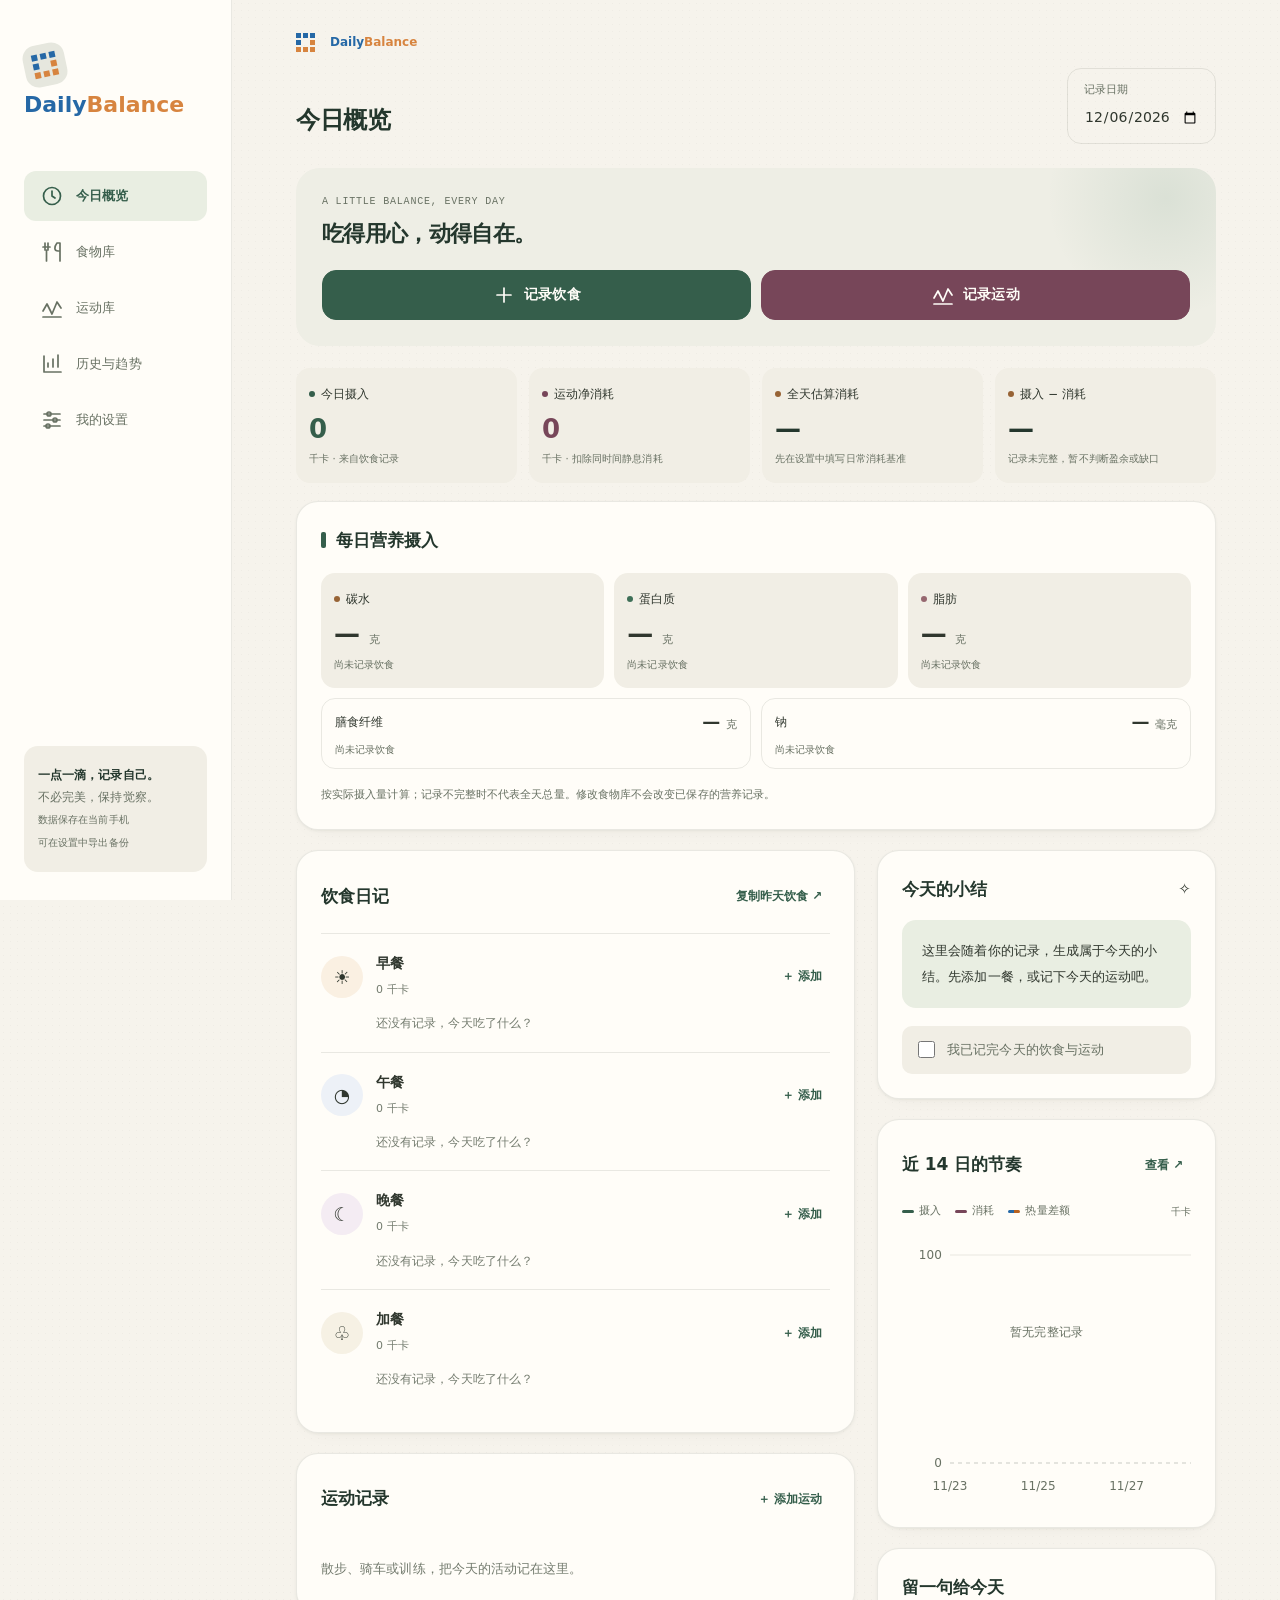
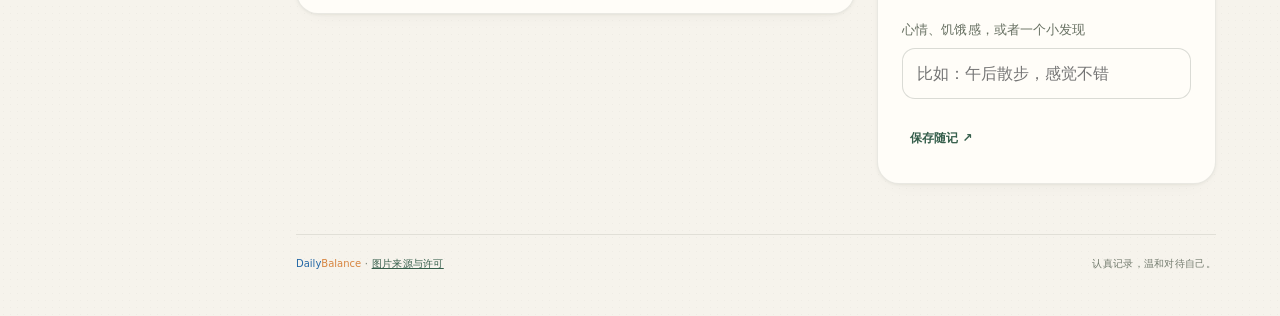
==== web/index.html @ 0807d6b9 "Import DailyBalance web, Android and iOS sources" ====
<!doctype html><html lang="zh-CN"><head><meta charset="UTF-8"><meta name="viewport" content="width=device-width,initial-scale=1,viewport-fit=cover,interactive-widget=resizes-content"><meta name="color-scheme" content="light dark"><meta name="theme-color" media="(prefers-color-scheme: light)" content="#f6f3ec"><meta name="theme-color" media="(prefers-color-scheme: dark)" content="#171c18"><title>DailyBalance</title><link rel="stylesheet" href="style.css"><link rel="stylesheet" href="food-library.css"><link rel="stylesheet" href="ui-polish.css"><link rel="stylesheet" href="heatmap.css"><meta name="apple-mobile-web-app-capable" content="yes"><meta name="apple-mobile-web-app-status-bar-style" content="default"><meta name="apple-mobile-web-app-title" content="DailyBalance"><meta name="description" content="记录饮食、运动与每日能量平衡。支持营养统计、热量日历和自选时段分析。"><link rel="manifest" href="manifest.webmanifest"><link rel="apple-touch-icon" href="icons/apple-touch-icon.png"><link rel="icon" type="image/png" href="icons/icon-192.png"></head><body><aside><a class="brand" href="#today"><span><svg class="balance-logo" viewBox="0 0 32 32" aria-hidden="true"><rect x="4" y="4" width="6" height="6" fill="#2568a6"/><rect x="13" y="4" width="6" height="6" fill="#2568a6"/><rect x="22" y="4" width="6" height="6" fill="#2568a6"/><rect x="4" y="13" width="6" height="6" fill="#2568a6"/><rect x="22" y="13" width="6" height="6" fill="#d7843f"/><rect x="4" y="22" width="6" height="6" fill="#d7843f"/><rect x="13" y="22" width="6" height="6" fill="#d7843f"/><rect x="22" y="22" width="6" height="6" fill="#d7843f"/></svg></span> <b class="app-wordmark"><span class="name-daily">Daily</span><span class="name-balance">Balance</span></b></a><nav><button data-page="today"><svg class="ui-icon" viewBox="0 0 24 24" fill="none" stroke="currentColor" stroke-width="1.7" stroke-linecap="round" stroke-linejoin="round" aria-hidden="true"><circle cx="12" cy="12" r="8.5"/><path d="M12 7v5l3 2"/></svg> <span>今日概览</span></button><button data-page="food"><svg class="ui-icon" viewBox="0 0 24 24" fill="none" stroke="currentColor" stroke-width="1.7" stroke-linecap="round" stroke-linejoin="round" aria-hidden="true"><path d="M5 3v7m3-7v7M3 7h7M6.5 10v11M17 3c-3 4-3 8 1 8h2V3h-3ZM20 11v10"/></svg> <span>食物库</span></button><button data-page="exercise"><svg class="ui-icon" viewBox="0 0 24 24" fill="none" stroke="currentColor" stroke-width="1.7" stroke-linecap="round" stroke-linejoin="round" aria-hidden="true"><path d="m3 15 4-7 5 10 5-12 4 6M3 21h18"/></svg> <span>运动库</span></button><button data-page="history"><svg class="ui-icon" viewBox="0 0 24 24" fill="none" stroke="currentColor" stroke-width="1.7" stroke-linecap="round" stroke-linejoin="round" aria-hidden="true"><path d="M4 4v16h17M8 15v-4m5 4V7m5 8V3"/></svg> <span>历史与趋势</span></button><button data-page="settings"><svg class="ui-icon" viewBox="0 0 24 24" fill="none" stroke="currentColor" stroke-width="1.7" stroke-linecap="round" stroke-linejoin="round" aria-hidden="true"><path d="M4 6h16M4 12h16M4 18h16"/><circle cx="9" cy="6" r="2"/><circle cx="15" cy="12" r="2"/><circle cx="8" cy="18" r="2"/></svg> <span>我的设置</span></button><button class="nav-brand" data-go="today" aria-label="DailyBalance，返回今日概览"><svg class="balance-logo" viewBox="0 0 32 32" aria-hidden="true"><rect x="4" y="4" width="6" height="6" fill="#2568a6"/><rect x="13" y="4" width="6" height="6" fill="#2568a6"/><rect x="22" y="4" width="6" height="6" fill="#2568a6"/><rect x="4" y="13" width="6" height="6" fill="#2568a6"/><rect x="22" y="13" width="6" height="6" fill="#d7843f"/><rect x="4" y="22" width="6" height="6" fill="#d7843f"/><rect x="13" y="22" width="6" height="6" fill="#d7843f"/><rect x="22" y="22" width="6" height="6" fill="#d7843f"/></svg></button></nav><div class="side-note"><b>一点一滴，记录自己。</b><p>不必完美，保持觉察。</p><small>数据保存在当前手机<br>可在设置中导出备份</small></div></aside><main><header><div class="eyebrow"><span class="pixel-mark" aria-hidden="true"></span><b class="app-wordmark"><span class="name-daily">Daily</span><span class="name-balance">Balance</span></b><button class="mobile-settings" data-go="settings" aria-label="我的设置"><svg class="ui-icon" viewBox="0 0 24 24" fill="none" stroke="currentColor" stroke-width="1.7" stroke-linecap="round" stroke-linejoin="round" aria-hidden="true"><path d="M4 6h16M4 12h16M4 18h16"/><circle cx="9" cy="6" r="2"/><circle cx="15" cy="12" r="2"/><circle cx="8" cy="18" r="2"/></svg></button></div><div class="topline"><div><h1 id="title">让每一天，都有迹可循。</h1></div><label class="datebox"><span>记录日期</span><input aria-label="记录日期" type="date" id="date"></label></div></header><div id="content"></div><footer><div><b class="app-wordmark"><span class="name-daily">Daily</span><span class="name-balance">Balance</span></b> · <a href="photo-credits.html" target="_blank" rel="noopener">图片来源与许可</a></div> <span>认真记录，温和对待自己。</span></footer></main><dialog id="modal"><div id="dialogBody"></div></dialog><div id="toast" role="status"></div><script src="compat.js"></script><script src="data.js"></script><script src="food-photos.js"></script><script src="nutrition-data.js"></script><script src="ui-polish.js"></script><script src="nutrition.js"></script><script src="food-library.js"></script><script src="heatmap.js"></script><script src="energy-trends.js"></script><script src="app.js"></script><script src="pwa.js"></script></body></html>
---- web/style.css ----
/* ============================================================
   DailyBalance · 设计系统
   依据 Emil Kowalski 设计哲学：看不见的细节会叠加。
   - 动效只用 transform / opacity
   - UI 动效 < 300ms，按压反馈 100–160ms ease-out
   - 用阴影分层代替生硬边框
   - 支持 prefers-color-scheme / prefers-reduced-motion
   ============================================================ */
:root{
  --green:#2c6b4f; --green-deep:#1f5340; --green-soft:#e8f1e9;
  --ink:#22302a; --ink-strong:#16231d;
  --muted:#7c887f; --faint:#9aa49c;
  --bg:#f4f6f1; --surface:#ffffff; --surface-2:#f7f9f4;
  --line:rgba(28,44,35,.09); --line-strong:rgba(28,44,35,.16);
  --gold:#b98a4a; --gold-soft:#c9a674;
  --warm:#be7a45;
  --danger:#a4513f;
  --toast-bg:#1d2a23; --toast-fg:#f2f5f0;
  --shadow-xs:0 1px 2px rgba(22,35,28,.05);
  --shadow-sm:0 1px 2px rgba(22,35,28,.04),0 6px 16px -8px rgba(22,35,28,.10);
  --shadow-md:0 2px 4px rgba(22,35,28,.05),0 14px 32px -12px rgba(22,35,28,.16);
  --shadow-green:0 10px 26px -10px rgba(44,107,79,.45);
  --ease-out:cubic-bezier(.23,1,.32,1);
  --ease-in-out:cubic-bezier(.77,0,.175,1);
  --r-card:18px; --r-control:12px;
  color-scheme:light dark;
}
@media (prefers-color-scheme:dark){
  :root{
    --green:#63a382; --green-deep:#7fb394; --green-soft:#1d2c24;
    --ink:#e4eae2; --ink-strong:#f2f5f0;
    --muted:#93a097; --faint:#77847b;
    --bg:#0f1412; --surface:#161d19; --surface-2:#1a231e;
    --line:rgba(233,244,235,.10); --line-strong:rgba(233,244,235,.20);
    --gold:#c9a674; --gold-soft:#d5b689;
    --warm:#d69362;
    --danger:#d0806c;
    --toast-bg:#eef3ee; --toast-fg:#1a241e;
    --shadow-xs:0 1px 2px rgba(0,0,0,.35);
    --shadow-sm:0 1px 2px rgba(0,0,0,.30),0 8px 20px -8px rgba(0,0,0,.45);
    --shadow-md:0 2px 4px rgba(0,0,0,.30),0 16px 36px -12px rgba(0,0,0,.55);
    --shadow-green:0 10px 26px -10px rgba(99,163,130,.35);
  }
}
*{box-sizing:border-box}
html{-webkit-tap-highlight-color:transparent;-webkit-text-size-adjust:100%;overscroll-behavior:none}
::selection{background:rgba(44,107,79,.18)}
body{margin:0;background:var(--bg);color:var(--ink);font:15px/1.7 system-ui,-apple-system,'Segoe UI',Roboto,'PingFang SC','HarmonyOS Sans SC','MiSans','Noto Sans SC','Microsoft YaHei',sans-serif}
button,input,select,textarea{font:inherit}
button{cursor:pointer;border:0;background:none;color:inherit;touch-action:manipulation;user-select:none;-webkit-user-select:none}
a{touch-action:manipulation}
button:focus-visible,a:focus-visible,input:focus-visible,select:focus-visible{outline:2px solid rgba(44,107,79,.55);outline-offset:2px;border-radius:4px}

/* ---------- 侧栏 ---------- */
aside{position:fixed;width:232px;inset:0 auto 0 0;background:var(--surface);border-right:1px solid var(--line);padding:44px 24px 28px;display:flex;flex-direction:column}
.brand{text-decoration:none;color:var(--ink-strong);font-size:26px;font-weight:700;letter-spacing:-.01em}
.brand>span{display:inline-grid;place-items:center;width:42px;height:42px;margin-right:10px;color:var(--green);font-size:26px;background:var(--green-soft);border-radius:13px;vertical-align:middle;transform:rotate(-12deg)}
.brand small{display:block;font-size:9px;letter-spacing:3.5px;padding:12px 0 0 52px;color:var(--faint)}
nav{margin-top:48px;display:grid;gap:6px}
nav button{text-align:left;padding:13px 16px;border-radius:12px;font-size:17px;color:var(--muted);display:flex;align-items:center;gap:12px;transition:background-color .18s var(--ease-out),color .18s var(--ease-out),transform .12s var(--ease-out)}
nav button span{font-size:14px;letter-spacing:.01em}
nav button:active{transform:scale(.97)}
nav button.active{background:var(--green-soft);color:var(--green);font-weight:600}
@media (hover:hover) and (pointer:fine){
  nav button:hover{background:var(--surface-2)}
  nav button.active:hover{background:var(--green-soft)}
}
.side-note{margin-top:auto;font-size:12px;line-height:1.9;padding:18px 14px;border-radius:14px;background:var(--surface-2)}
.side-note b{color:var(--ink-strong)}
.side-note p,.side-note small{color:var(--muted)}

/* ---------- 主区 ---------- */
main{margin-left:232px;padding:44px 5%;max-width:1720px;min-height:100dvh}
header{margin-bottom:34px}
.eyebrow{font-size:10px;letter-spacing:.18em;color:var(--green);font-weight:600}
.topline{display:flex;justify-content:space-between;gap:20px;align-items:flex-end}
h1{font-size:31px;line-height:1.25;letter-spacing:-.02em;margin:12px 0 8px;font-weight:700;color:var(--ink-strong)}
p{line-height:1.8;color:var(--muted);margin:0}
h2{font-size:17px;margin:0;font-weight:600;color:var(--ink-strong);letter-spacing:-.005em}
h3{font-size:14px;margin:0;font-weight:600}
.datebox{background:var(--surface);padding:12px 16px;border:1px solid var(--line);border-radius:var(--r-control);display:grid;gap:4px;flex-shrink:0;box-shadow:var(--shadow-xs)}
.datebox span{font-size:10px;letter-spacing:.08em;color:var(--faint)}
input,select,textarea{border:1px solid var(--line-strong);padding:12px 14px;background:var(--surface);border-radius:var(--r-control);color:var(--ink);max-width:100%;font-size:16px;transition:border-color .15s var(--ease-out),box-shadow .15s var(--ease-out)}
input:focus,select:focus,textarea:focus{outline:none;border-color:var(--green);box-shadow:0 0 0 3px rgba(44,107,79,.14)}
.datebox input{padding:0;border:0;background:none;box-shadow:none;font-size:16px;font-variant-numeric:tabular-nums}
.datebox input:focus{box-shadow:none}

/* ---------- 页面切换 ---------- */
#content.page-enter{animation:page-in .34s var(--ease-out) both}
@keyframes page-in{from{opacity:0;transform:translateY(10px)}to{opacity:1;transform:none}}

/* ---------- Hero ---------- */
.hero{background:linear-gradient(135deg,var(--green-soft),var(--surface) 62%);border-radius:20px;padding:30px 32px;display:flex;align-items:center;justify-content:space-between;gap:18px;margin-bottom:22px;position:relative;overflow:hidden;box-shadow:var(--shadow-xs)}
.hero::after{content:'';position:absolute;right:-70px;top:-90px;width:240px;height:240px;border-radius:50%;background:radial-gradient(circle,rgba(44,107,79,.10),transparent 70%);pointer-events:none}
.hero>div{position:relative;z-index:1}
.hero p{margin:10px 0 0;font-size:13px}
.hero h2{font-size:22px;letter-spacing:-.01em}
.hero .illustration{width:86px;height:86px;flex-shrink:0;display:grid;place-items:center;font-size:44px;line-height:1;transform:rotate(-12deg);margin-right:14px;color:var(--green);background:var(--surface);border-radius:24px;box-shadow:var(--shadow-sm);position:relative;z-index:1}
.hero .actions{display:flex;gap:10px;flex-wrap:wrap;position:relative;z-index:1}

/* ---------- 按钮 ---------- */
.primary,.secondary{padding:13px 22px;border-radius:var(--r-control);font-weight:600;letter-spacing:.01em;white-space:nowrap;transition:transform .12s var(--ease-out),background-color .15s var(--ease-out),box-shadow .2s var(--ease-out),border-color .15s var(--ease-out),color .15s var(--ease-out)}
.primary{background:var(--green);color:#fff;box-shadow:var(--shadow-green)}
.primary:active{transform:scale(.97)}
.secondary{background:var(--surface);color:var(--green);border:1px solid var(--line-strong);box-shadow:var(--shadow-xs)}
.secondary:active{transform:scale(.97)}
@media (hover:hover) and (pointer:fine){
  .primary:hover{background:var(--green-deep)}
  .secondary:hover{border-color:var(--green)}
}
.textbutton{color:var(--green);font-size:12.5px;font-weight:600;padding:7px 10px;border-radius:8px;transition:background-color .15s var(--ease-out),transform .12s var(--ease-out)}
.textbutton:active{transform:scale(.96)}
@media (hover:hover) and (pointer:fine){.textbutton:hover{background:var(--green-soft)}}

/* ---------- 统计卡片 ---------- */
.stats{display:grid;grid-template-columns:repeat(4,1fr);gap:14px;margin:22px 0}
.stat{background:var(--surface);padding:22px;border-radius:var(--r-card);box-shadow:var(--shadow-sm);border:1px solid var(--line)}
.stat .label{font-size:12px;color:var(--muted)}
.stat .num{font-size:32px;font-weight:700;letter-spacing:-.02em;margin:16px 0 6px;font-variant-numeric:tabular-nums;color:var(--ink-strong)}
.stat small{font-size:11px;color:var(--faint)}
.stat.accent{background:linear-gradient(150deg,var(--green),var(--green-deep));color:#fff;border-color:transparent;box-shadow:var(--shadow-green)}
.stat.accent .num{color:#fff}
.stat.accent .label,.stat.accent small{color:rgba(255,255,255,.78)}
@media (prefers-color-scheme:dark){.stat.accent{background:linear-gradient(150deg,#3f7d5e,#2c5c46)}}

/* ---------- 布局与面板 ---------- */
.columns{display:grid;grid-template-columns:minmax(0,1.65fr) minmax(280px,1fr);gap:22px;align-items:start}
.panel{background:var(--surface);border:1px solid var(--line);border-radius:var(--r-card);padding:26px;margin-bottom:20px;box-shadow:var(--shadow-sm)}
.section-head{display:flex;justify-content:space-between;align-items:center;gap:12px;margin-bottom:22px}
.section-head h2{font-size:16px}

/* ---------- 餐次 ---------- */
.meal{padding:18px 0;border-top:1px solid var(--line)}
.meal:first-child{border-top:0;padding-top:4px}
.meal-heading{display:flex;align-items:center;justify-content:space-between}
.meal-heading .icon{display:grid;place-items:center;width:40px;height:40px;border-radius:12px;padding:0;margin-right:13px;font-size:20px;background:var(--green-soft)}
.meal:nth-child(2) .icon{background:#faf0e2}
.meal:nth-child(3) .icon{background:#edf1f7}
.meal:nth-child(4) .icon{background:#f4ecf3}
.meal:nth-child(5) .icon{background:#f6f1e4}
@media (prefers-color-scheme:dark){
  .meal:nth-child(2) .icon{background:#3a2f1f}
  .meal:nth-child(3) .icon{background:#242c38}
  .meal:nth-child(4) .icon{background:#35293a}
  .meal:nth-child(5) .icon{background:#38311f}
}
.meal-heading>div{display:flex;align-items:center}
.meal-heading small{color:var(--faint);font-size:11px;font-variant-numeric:tabular-nums}
.empty{padding:22px 0 10px;color:var(--faint);font-size:12.5px}
.entry{display:flex;justify-content:space-between;align-items:flex-start;gap:10px;padding:13px 12px;margin:6px 0;border-radius:12px;background:var(--surface-2);transition:background-color .15s var(--ease-out)}
.entry b{font-weight:600;font-size:13.5px}
.entry small{display:block;color:var(--muted);font-size:11px;margin-top:5px}
.entry .value{white-space:nowrap;font-weight:600;text-align:right;font-variant-numeric:tabular-nums;font-size:13.5px}
.entry .value small{display:inline;font-weight:400}
.mini{font-size:11px;color:var(--muted);padding:4px 6px;border-radius:6px;transition:background-color .15s,color .15s}
.mini[data-delete]{color:var(--danger)}
@media (hover:hover) and (pointer:fine){.mini:hover{background:var(--surface)}.mini[data-delete]:hover{background:rgba(164,81,63,.10)}}
.summary{font-size:13px;line-height:2;background:var(--green-soft);padding:18px 20px;border-radius:14px;color:var(--ink)}
@media (prefers-color-scheme:dark){.summary{background:var(--surface-2)}}
.check{display:flex;gap:9px;align-items:center;font-size:12.5px;color:var(--muted);margin-top:18px;padding:10px 12px;border-radius:10px;background:var(--surface-2);cursor:pointer}
.check input{accent-color:var(--green);width:17px;height:17px}

/* ---------- 图表 ---------- */
.legend{display:flex;gap:16px;font-size:11px;color:var(--muted);margin:16px 0 2px}
.dot{display:inline-block;width:8px;height:8px;background:var(--green);border-radius:50%;margin-right:6px}
.dot.gold{background:var(--gold-soft)}
.chart{display:flex;align-items:end;gap:12px;height:158px;padding-top:12px}
.bar-group{flex:1;text-align:center;min-width:0}
.bars{height:122px;display:flex;align-items:end;justify-content:center;gap:4px;border-bottom:1px solid var(--line)}
.bar{width:12px;border-radius:6px 6px 2px 2px;background:linear-gradient(180deg,#5d8f72,var(--green));min-height:2px;transition:height .45s var(--ease-out),filter .15s}
.bar.gold{background:linear-gradient(180deg,#d8bd93,var(--gold-soft))}
@media (hover:hover) and (pointer:fine){.bar:hover{filter:brightness(1.12)}}
.bar-group small{font-size:10px;color:var(--faint);font-variant-numeric:tabular-nums}

/* ---------- 工具栏 / 筛选 / 卡片 ---------- */
.toolbar{display:flex;gap:12px;margin:22px 0;flex-wrap:wrap}
.search{flex:1;min-width:220px}
.chips{display:flex;gap:8px;flex-wrap:wrap;margin:20px 0}
.chip{padding:9px 16px;background:var(--surface);border:1px solid var(--line);border-radius:999px;font-size:12.5px;color:var(--muted);transition:transform .12s var(--ease-out),background-color .15s var(--ease-out),color .15s var(--ease-out),border-color .15s var(--ease-out)}
.chip:active{transform:scale(.95)}
.chip.active{background:var(--green);color:#fff;border-color:var(--green);font-weight:600;box-shadow:var(--shadow-green)}
@media (hover:hover) and (pointer:fine){.chip:hover:not(.active){border-color:var(--line-strong);color:var(--ink)}}
.cards{display:grid;grid-template-columns:repeat(3,1fr);gap:16px}
.library-card{padding:20px;background:var(--surface);border:1px solid var(--line);border-radius:var(--r-card);box-shadow:var(--shadow-sm);transition:transform .15s var(--ease-out),box-shadow .2s var(--ease-out)}
.library-card:active{transform:scale(.985)}
.cards .library-card{animation:card-in .28s var(--ease-out) both}
.cards .library-card:nth-child(2){animation-delay:30ms}
.cards .library-card:nth-child(3){animation-delay:60ms}
.cards .library-card:nth-child(4){animation-delay:90ms}
.cards .library-card:nth-child(5){animation-delay:120ms}
.cards .library-card:nth-child(n+6){animation-delay:150ms}
@keyframes card-in{from{opacity:0;transform:translateY(6px)}to{opacity:1;transform:none}}
@media (hover:hover) and (pointer:fine){
  .library-card:hover{transform:translateY(-3px);box-shadow:var(--shadow-md)}
  .cards .library-card:hover{animation:none;transform:translateY(-3px)}
}
.card-top{display:flex;justify-content:space-between;align-items:center}
.food-icon{font-size:26px;background:var(--surface-2);border-radius:14px;padding:12px;display:inline-block;margin-bottom:16px}
.library-card p{font-size:12px;margin:8px 0 18px}
.card-bottom{display:flex;justify-content:space-between;align-items:center}
.card-bottom strong{font-size:20px;font-variant-numeric:tabular-nums;letter-spacing:-.01em}
.card-bottom small{font-size:10px;color:var(--faint)}
.add{background:var(--green-soft);color:var(--green);border-radius:10px;padding:8px 14px;font-size:18px;font-weight:600;transition:transform .12s var(--ease-out),background-color .15s var(--ease-out)}
.add:active{transform:scale(.9)}
@media (hover:hover) and (pointer:fine){.add:hover{background:var(--green);color:#fff}}
.fav{color:var(--faint);font-size:22px;border-radius:10px;padding:4px 8px;transition:transform .12s var(--ease-out),color .15s var(--ease-out)}
.fav:active{transform:scale(.85)}
.fav.on{color:var(--gold)}
.notice{font-size:12px;color:var(--muted);line-height:1.8;margin:16px 0}

/* ---------- 设置 ---------- */
.settings-grid{display:grid;grid-template-columns:1fr 1fr;gap:22px}
label.field{display:grid;gap:8px;margin:18px 0;font-size:12.5px;color:var(--muted)}
label.field input,label.field select{color:var(--ink)}
.row{display:flex;gap:14px}
.row>*{flex:1;min-width:0}

/* ---------- 弹窗 ---------- */
dialog{border:0;border-radius:20px;padding:30px;width:460px;max-width:calc(100vw - 32px);color:var(--ink);max-height:88dvh;overflow:auto;background:var(--surface);box-shadow:var(--shadow-md);opacity:0;transform:translateY(14px) scale(.98);transition:opacity .22s var(--ease-out),transform .22s var(--ease-out),overlay .22s allow-discrete,display .22s allow-discrete}
dialog[open]{opacity:1;transform:none}
@starting-style{dialog[open]{opacity:0;transform:translateY(14px) scale(.98)}}
dialog::backdrop{background:rgba(16,28,22,.42);backdrop-filter:blur(4px);transition:overlay .22s allow-discrete,display .22s allow-discrete}
@media (prefers-color-scheme:dark){dialog::backdrop{background:rgba(0,0,0,.6)}}
dialog .section-head{margin-bottom:10px}
.estimate{background:var(--green-soft);text-align:center;padding:22px;border-radius:14px;margin:20px 0}
.estimate strong{font-size:34px;letter-spacing:-.02em;color:var(--green);font-variant-numeric:tabular-nums}
@media (prefers-color-scheme:dark){.estimate{background:var(--surface-2)}}
dialog .actions>*{flex:1}
.close{font-size:22px;color:var(--muted);width:36px;height:36px;border-radius:10px;transition:background-color .15s var(--ease-out),transform .12s var(--ease-out)}
.close:active{transform:scale(.92)}
@media (hover:hover) and (pointer:fine){.close:hover{background:var(--surface-2);color:var(--ink)}}

/* ---------- Toast ---------- */
#toast{position:fixed;bottom:calc(30px + env(safe-area-inset-bottom,0px));left:50%;background:var(--toast-bg);color:var(--toast-fg);border-radius:999px;padding:13px 24px;font-size:13.5px;letter-spacing:.01em;box-shadow:var(--shadow-md);opacity:0;transform:translate(-50%,14px);transition:opacity .26s var(--ease-out),transform .26s var(--ease-out);z-index:40;pointer-events:none;max-width:calc(100vw - 40px);text-align:center}
#toast.show{opacity:1;transform:translate(-50%,0)}

footer{display:flex;justify-content:space-between;color:var(--faint);font-size:10px;letter-spacing:1px;margin-top:45px;padding-top:20px;border-top:1px solid var(--line)}
table{border-collapse:collapse;width:100%;font-size:12.5px}
td,th{text-align:left;padding:14px 8px;border-bottom:1px solid var(--line);font-variant-numeric:tabular-nums}
th{color:var(--faint);font-weight:500;font-size:11px;letter-spacing:.04em}
tbody tr{transition:background-color .12s var(--ease-out)}
@media (hover:hover) and (pointer:fine){tbody tr:hover{background:var(--surface-2)}}
a{color:var(--green)}

/* ---------- 响应式 ---------- */
@media(max-width:1100px){
  aside{width:196px;padding:34px 16px 24px}
  main{margin-left:196px;padding:36px 4%}
  .stats{grid-template-columns:1fr 1fr;gap:12px}
  .stat{padding:18px}
  .columns{grid-template-columns:1fr}
  .cards{grid-template-columns:repeat(2,1fr)}
}
@media(max-width:650px){
  aside{z-index:30;inset:auto 0 0;width:auto;height:auto;border-top:1px solid var(--line);padding:8px 6px calc(8px + env(safe-area-inset-bottom,0px));background:rgba(255,255,255,.82);backdrop-filter:blur(22px) saturate(1.7);-webkit-backdrop-filter:blur(22px) saturate(1.7)}
  aside .brand,.side-note{display:none}
  nav{display:flex;margin:0;justify-content:space-around;gap:2px}
  nav button{padding:9px 6px 7px;text-align:center;border-radius:12px;flex:1;font-size:20px;flex-direction:column;gap:4px}
  nav button span{display:block;font-size:10px;margin:0;letter-spacing:.02em}
  nav button.active{background:var(--green-soft)}
  main{margin:0;padding:26px 18px calc(96px + env(safe-area-inset-bottom,0px));min-height:100dvh}
  h1{font-size:24px}
  .topline{display:block}
  .datebox{display:flex;justify-content:space-between;align-items:center;margin-top:18px;padding:10px 14px}
  .stats{grid-template-columns:1fr 1fr;gap:10px}
  .stat{padding:16px}
  .stat .num{font-size:26px}
  .hero{padding:22px 20px;border-radius:18px}
  .hero h2{font-size:19px}
  .hero .illustration{width:66px;height:66px;font-size:34px;border-radius:19px}
  .panel{padding:18px;border-radius:16px}
  .settings-grid{grid-template-columns:1fr}
  .cards{gap:12px}
  .library-card{padding:16px}
  .library-card h3{font-size:13px}
  .card-bottom strong{font-size:18px}
  footer span{display:none}
  .toolbar .secondary{padding:11px 14px}
  .row{gap:10px}
  #toast{bottom:calc(92px + env(safe-area-inset-bottom,0px))}
}
@media(max-width:650px) and (prefers-color-scheme:dark){aside{background:rgba(20,27,23,.82)}}

/* ---------- 减弱动态 ---------- */
@media (prefers-reduced-motion:reduce){
  *,*::before,*::after{animation-duration:.01ms!important;animation-iteration-count:1!important;transition-duration:.01ms!important}
  #content.page-enter,#toast,dialog{transition-duration:.01ms!important;animation-duration:.01ms!important}
  #toast{transform:translate(-50%,0)}
  dialog{transform:none}
}
---- web/food-library.css ----
/* ============================================================
   DailyBalance · 食物库样式（与 style.css 同一设计系统）
   ============================================================ */
.food-hero .primary{align-self:center}
.library-filters{background:var(--surface);border:1px solid var(--line);border-radius:var(--r-card);padding:18px 20px;box-shadow:var(--shadow-xs)}
.quick-filters{padding-bottom:14px;border-bottom:1px solid var(--line);margin-bottom:14px}
.food-categories{margin-top:0;gap:9px}
.chip span{opacity:.65;font-size:10px;margin-left:4px}
.food-categories .chip{border-color:transparent;background:var(--surface-2);padding:10px 14px;color:var(--muted)}
.food-categories .chip.active{background:var(--green);color:#fff}
.library-results{display:flex;justify-content:space-between;align-items:baseline;margin:28px 0 18px}
.library-results h2{font-size:17px}
.library-results span{font-size:12px;color:var(--faint);font-variant-numeric:tabular-nums}

/* ---------- 照片卡片 ---------- */
.photo-card{padding:0;overflow:hidden;position:relative;display:flex;flex-direction:column;animation:none}
.photo-card:active{transform:scale(.985)}
.food-photo{height:175px;background:var(--surface-2);position:relative;overflow:hidden;display:flex;align-items:center;justify-content:center}
.food-photo img{width:100%;height:100%;object-fit:cover;transition:transform .3s var(--ease-out)}
.food-photo::after{content:'';position:absolute;inset:auto 0 0;height:52px;background:linear-gradient(180deg,transparent,rgba(16,28,22,.38));pointer-events:none}
@media (hover:hover) and (pointer:fine){
  .photo-card:hover .food-photo img{transform:scale(1.04)}
  .photo-credit:hover{background:#fff}
}
.photo-label,.photo-credit{position:absolute;bottom:10px;left:10px;font-size:9px;background:rgba(255,255,255,.88);padding:4px 8px;border-radius:999px;color:#41564a;line-height:1.2;backdrop-filter:blur(6px);z-index:1}
.photo-credit{left:auto;right:10px;text-decoration:none;transition:background-color .15s;z-index:1}
.photo-fallback{font-size:70px;opacity:.9}
.photo-fav{position:absolute;top:12px;right:12px;width:36px;height:36px;border-radius:50%;background:rgba(255,255,255,.9);backdrop-filter:blur(6px);box-shadow:0 2px 8px rgba(16,28,22,.14);font-size:19px;display:grid;place-items:center;transition:transform .12s var(--ease-out),background-color .15s var(--ease-out);z-index:1}
.photo-fav:active{transform:scale(.85)}
@media (prefers-color-scheme:dark){.photo-label,.photo-credit{background:rgba(20,28,23,.8);color:#dfe7df}.photo-fav{background:rgba(20,28,23,.85)}}
.food-card-body{padding:18px 20px;flex:1;display:flex;flex-direction:column}
.food-card-tags{display:flex;gap:7px;font-size:10px;color:var(--muted);margin-bottom:10px}
.food-card-tags>span{background:var(--surface-2);padding:3px 9px;border-radius:999px}
.food-card-tags .custom-tag{background:rgba(185,138,74,.14);color:var(--gold)}
.food-card-body h3{line-height:1.6;margin-bottom:15px}
.food-card-body .card-bottom{margin-top:auto;gap:5px}
.food-card-body .edit-food{text-align:left;padding:10px 2px 0;margin-top:12px;border-top:1px solid var(--line);font-size:11px}

/* ---------- 空状态 / 引导 ---------- */
.add-food-banner{padding:24px 26px;background:var(--green-soft);border:1px dashed rgba(44,107,79,.4);border-radius:var(--r-card);margin:28px 0 20px;display:flex;justify-content:space-between;align-items:center;gap:20px}
.add-food-banner p{margin:6px 0 0;font-size:12.5px}
.food-empty{grid-column:1/-1;text-align:center;padding:48px 15px;background:var(--surface);border:1px dashed var(--line-strong);border-radius:var(--r-card);box-shadow:var(--shadow-xs)}
.food-empty>span{font-size:42px;color:var(--green);opacity:.75}
.food-empty h3{margin:12px;font-size:18px}
.food-empty p{font-size:13px}
.food-empty button{margin-top:12px}

/* ---------- 食物编辑器 ---------- */
.back-food{margin:0 0 20px;padding-left:2px}
.food-editor-layout{display:grid;grid-template-columns:minmax(0,1.4fr) minmax(260px,1fr);gap:30px;align-items:start}
.food-editor{padding:28px}
.food-editor .field{gap:10px;margin:22px 0}
.required,.optional{font-size:10px;display:inline;color:var(--faint);font-weight:400;margin-left:6px}
.required{color:var(--warm)}
.step-label{font-size:11px;color:var(--faint);letter-spacing:.05em}
.label-tip{margin-top:-12px;font-size:11px;color:var(--muted);background:var(--surface-2);border-radius:10px;padding:11px 13px}
.editor-actions{padding-top:20px;margin-top:16px;border-top:1px solid var(--line);display:flex;gap:10px;flex-wrap:wrap}
.editor-actions button{font-size:12.5px;padding:12px 16px}
.food-preview-panel{position:sticky;top:24px;inset:auto;width:auto;height:auto;padding:0;background:transparent;border:0;display:block;box-shadow:none}
.food-preview-panel h2{margin:10px 0 20px}
.food-preview-panel .food-photo{height:230px;border-radius:14px}
.preview-note{background:var(--green-soft);padding:20px;border-radius:14px;margin-top:20px;font-size:12px;line-height:1.8}
.preview-note p{margin-bottom:0}
.form-error{color:var(--danger);font-size:12px;line-height:1.6}
.image-unavailable{background:linear-gradient(145deg,var(--surface-2),var(--green-soft))}
input[type=file]{width:100%;font-size:12.5px;background:var(--surface-2)}
input[type=file]::file-selector-button{border:0;border-radius:10px;padding:9px 14px;margin-right:12px;color:#fff;background:var(--green);cursor:pointer;font-weight:600;transition:transform .12s var(--ease-out),background-color .15s var(--ease-out)}
input[type=file]::file-selector-button:active{transform:scale(.96)}
@media (hover:hover) and (pointer:fine){input[type=file]::file-selector-button:hover{background:var(--green-deep)}}

/* ---------- 营养 ---------- */
.nutrition-fields{border:1px solid var(--line);border-radius:14px;padding:16px;margin:18px 0;min-width:0;background:var(--surface-2)}
.nutrition-fields legend{font-size:13px;color:var(--ink-strong);font-weight:600;padding:0 8px}
.nutrition-inputs{display:grid;grid-template-columns:repeat(2,minmax(0,1fr));gap:10px}
.nutrition-inputs .field{margin:6px 0;font-size:12px}
.nutrition-inputs input{min-width:0;width:100%;box-sizing:border-box;padding:10px 12px}
.nutrition-card{font-size:11px;line-height:1.8;margin:0 0 8px}
.nutrition-card small{display:block;color:var(--faint)}
.nutrition-edit{font-size:11px;text-align:left;margin-bottom:14px}
.nutrition-totals{display:grid;grid-template-columns:repeat(3,minmax(0,1fr));gap:12px;margin-top:18px}
.nutrition-totals>div{background:var(--green-soft);border-radius:14px;padding:16px}
@media (prefers-color-scheme:dark){.nutrition-totals>div{background:var(--surface-2)}}
.nutrition-totals strong,.nutrition-totals small{display:block;margin-top:5px}
.nutrition-totals strong{font-size:22px;font-variant-numeric:tabular-nums;letter-spacing:-.01em}
.nutrition-totals strong small{display:inline;font-size:11px}
.nutrition-totals>div>small{font-size:10px;color:var(--faint)}
.nutrition-entry{max-width:240px;line-height:1.6}

/* ---------- 响应式 ---------- */
@media(max-width:850px){
  .food-editor-layout{grid-template-columns:1fr}
  .food-preview-panel{position:static;display:block}
  .food-preview-panel .food-photo{height:200px}
  .food-preview-panel #foodEditorPreview{max-width:400px}
}
@media(max-width:650px){
  .food-photo{height:150px}
  .food-card-body{padding:14px 13px}
  .food-card-body .card-bottom{flex-wrap:wrap}
  .food-card-body .card-bottom small{font-size:9px}
  .food-card-body h3{font-size:13px}
  .food-card-body strong{font-size:19px}
  .photo-label,.photo-credit{font-size:8px;padding:3px 8px;bottom:7px}
  .photo-label{left:7px}
  .photo-credit{right:7px}
  .library-filters{padding:14px 12px}
  .food-categories .chip{padding:9px 12px;font-size:11px}
  .food-hero .primary{margin-top:17px}
  .add-food-banner{display:block;padding:20px}
  .add-food-banner button{margin-top:15px}
  .food-editor{padding:20px}
  .food-preview-panel{display:block;padding:0}
  .food-editor-layout .food-preview-panel{inset:auto;height:auto;border:0}
  .food-card-tags{font-size:9px;gap:4px}
  .nutrition-totals{grid-template-columns:repeat(2,minmax(0,1fr))}
  .nutrition-card{font-size:10px}
  .nutrition-entry{max-width:170px}
}
---- web/ui-polish.css ----
/* Warm paper, ink, hand-drawn accents. High-frequency navigation is instant. */
:root{--bg:#f6f3ec;--surface:#fffdf8;--surface-2:#f1eee5;--green:#355e4b;--green-deep:#254634;--green-soft:#e9eee2;--ink:#30372e;--ink-strong:#24372d;--muted:#687163;--faint:#737b6e;--line:rgba(55,66,45,.11);--gold:#956432;--warm:#a55f48;--sketch-paper:#faf5e6;--sketch-leaf:#b7c7a2;--sketch-red:#d89172;--r-card:22px;--shadow-sm:0 1px 3px #353b2910,0 8px 24px -18px #353b2920;--carbs:#976335;--protein:#3e6f57;--fat:#96676f}
body{letter-spacing:.005em;background-image:radial-gradient(#4d563d0a .6px,transparent .6px);background-size:7px 7px}
button,a,input,select,textarea{-webkit-tap-highlight-color:transparent}
button{-webkit-touch-callout:none}
button:focus-visible,a:focus-visible{outline:2px solid var(--green);outline-offset:3px}
.ui-icon{width:24px;height:24px;flex-shrink:0;vertical-align:middle}
body>aside{background:var(--surface)}
main{max-width:1440px;padding-top:32px}
header{margin-bottom:24px}
header>.eyebrow{display:flex;align-items:center;gap:8px;font-size:12px;letter-spacing:.12em;margin-bottom:16px;color:var(--green)}
.pixel-mark{display:inline-block;width:5px;height:5px;background:var(--green);box-shadow:7px 0 var(--green),14px 0 var(--green),0 7px var(--green),14px 7px var(--green),0 14px var(--green),7px 14px var(--green),14px 14px var(--green);margin:0 21px 13px 0;flex-shrink:0}
h1{font-size:30px;letter-spacing:-.04em;margin:0 0 7px}
#subtitle{font-size:13px}
.datebox{box-shadow:none;background:transparent;border:1px solid var(--line);border-radius:14px;gap:5px}
.datebox span{color:var(--muted);font-size:11px;letter-spacing:0}
.datebox input{font-size:14px;min-height:26px}
nav button{min-height:48px}
nav button span{font-size:13px}
.hero{position:relative;background:var(--green-soft);border:0;box-shadow:none;border-radius:24px;overflow:hidden;padding:26px;gap:16px}
.hero .eyebrow{font:10px/1.5 ui-monospace,monospace;letter-spacing:.08em;color:var(--muted)}
.hero h2{font-size:22px;line-height:1.5;letter-spacing:-.03em}
.hero p{font-size:13px;line-height:1.7;margin-top:7px;max-width:38em}
.daily-hero{display:grid;grid-template-columns:minmax(0,1fr) 145px;column-gap:6px;row-gap:20px}
.daily-hero .actions{grid-column:1/-1;display:flex;gap:10px;margin:0}
.daily-hero .actions button{flex:1;display:flex;align-items:center;justify-content:center;gap:8px}

.primary,.secondary{min-height:46px;padding:12px 18px;border-radius:14px;font-size:14px;font-weight:600;box-shadow:none}
.primary{color:#fffdf8;background:#355e4b}.secondary{background:var(--surface);border:1px solid var(--line)}
.primary:active,.secondary:active,.textbutton:active,.add:active{transform:scale(.97)}
.stats{gap:12px;margin:18px 0}
.stat{padding:20px;border-radius:20px;box-shadow:none;min-width:0}
.stat .num{font-size:34px;line-height:1.1;margin:14px 0 9px;letter-spacing:-.045em}
.stat small{display:block;font-size:11px;line-height:1.6;color:var(--muted)}
.stat .label{font-size:12px;color:var(--muted)}
.stat:first-child{background:#355e4b;color:#fffdf8;border-color:transparent;position:relative;overflow:hidden}
.stat:first-child .num{color:#fffdf8}.stat:first-child .label,.stat:first-child small{color:#e4eddf}
.stat:first-child:after{content:'+';position:absolute;right:16px;top:13px;color:#d7e4ce80;font:18px ui-monospace,monospace}
.stat.accent{background:var(--surface-2);box-shadow:none;border:1px solid var(--line)}
.stat.accent .num{color:var(--ink-strong)}.stat.accent .label,.stat.accent small{color:var(--muted)}
.panel{padding:24px;border-radius:22px;box-shadow:var(--shadow-sm)}
.section-head{margin-bottom:16px;gap:8px}.section-head h2{font-size:17px}
.textbutton{min-height:42px;font-size:12px;padding:9px 8px}
.nutrition-panel h2{display:flex;align-items:center;gap:10px}
.nutrition-panel h2:before{content:'';width:5px;height:16px;border-radius:2px;background:var(--green)}
.nutrition-totals{display:grid;grid-template-columns:repeat(6,minmax(0,1fr));gap:10px;margin-top:18px}
.nutrition-totals>div{grid-column:span 2;background:var(--surface-2);padding:16px 13px;border-radius:14px;min-width:0}
.nutrition-totals>div:nth-child(n+4){grid-column:span 3;display:grid;grid-template-columns:1fr auto;align-items:center;gap:3px 8px;background:transparent;border:1px solid var(--line);padding:11px 13px}
.nutrition-totals>div:nth-child(n+4)>small{grid-column:1/-1}
.nutrition-totals>div>span{font-size:12px;display:flex;align-items:center;gap:6px}
.nutrition-totals>div:nth-child(-n+3)>span:before{content:'';width:6px;height:6px;border-radius:50%;background:var(--carbs);flex-shrink:0}
.nutrition-totals>div:nth-child(2)>span:before{background:var(--protein)}.nutrition-totals>div:nth-child(3)>span:before{background:var(--fat)}
.nutrition-totals strong{font-size:26px;line-height:1.3;margin-top:9px;overflow-wrap:anywhere}
.nutrition-totals strong small{font-size:11px;font-weight:400;color:var(--muted)}
.nutrition-totals>div:nth-child(n+4) strong{font-size:18px;margin:0}
.nutrition-totals>div>small{font-size:10px;line-height:1.55;color:var(--muted)}
.nutrition-panel>.notice{font-size:11px;margin-bottom:0}
.meal-heading .icon{border-radius:50%;width:42px;height:42px;font-size:19px}
.meal{padding:18px 0}.meal .empty{padding:12px 0 0 55px;font-size:12px}
.entry{border-radius:13px;padding:14px 12px}.entry>div:first-child{min-width:0;overflow-wrap:anywhere}
.mini{min-height:38px;min-width:38px;padding:6px}.entry .value{flex-shrink:0}
.summary{background:var(--green-soft);font-size:13px}
.check{min-height:48px}.check input{flex-shrink:0}
.food-hero{align-items:center;min-height:112px;padding:22px 24px}
.food-hero .primary{margin:0;flex-shrink:0}.food-hero h2{font-size:20px}
.toolbar{margin:18px 0 14px}.search{min-width:0;width:100%;padding:14px 16px;border-radius:16px;background:var(--surface);box-shadow:var(--shadow-xs)}
.library-filters{padding:0;background:transparent;border:0;box-shadow:none;border-radius:0}
.chips{margin:12px 0;gap:8px}.quick-filters{border:0;padding-bottom:0;margin-bottom:10px}
.chip{min-height:42px;padding:10px 16px;font-size:12px;box-shadow:none;white-space:nowrap}
.chip.active{box-shadow:none;background:var(--green);color:var(--surface)}
.food-categories .chip{padding:10px 14px;background:var(--surface);border:1px solid var(--line);font-size:12px}
.food-categories .chip.active{background:var(--green);color:var(--surface)}
.food-categories{padding-bottom:10px}
.library-results{margin:16px 0 14px}.library-results h2{font-size:17px}
.cards{gap:16px}.library-card,.cards .library-card{animation:none;box-shadow:var(--shadow-sm)}
.library-card:active,.photo-card:active{transform:none}
.photo-card{border-radius:20px;border:1px solid var(--line)}
.food-photo{height:170px;background:var(--surface-2)}
.food-photo img{filter:saturate(.88) sepia(.08);transition:transform 180ms var(--ease-out)}
.food-photo:after{height:40px;background:linear-gradient(transparent,#3b392a25)}
.photo-label{font-size:10px;left:10px;bottom:9px;background:#fffdf8ed;color:#4c5747;padding:5px 8px;border-radius:6px;backdrop-filter:none}
.photo-fav{width:44px;height:44px;top:9px;right:9px;padding:0;font-size:24px;color:#52624f;background:#fffdf8ed;backdrop-filter:none;box-shadow:0 1px 4px #22332218}
.food-card-body{padding:16px}.food-card-body h3{font-size:15px;line-height:1.55;margin-bottom:10px;min-height:46px;overflow-wrap:anywhere}
.food-card-tags{margin-bottom:8px}.food-card-tags>span{font-size:10px;padding:3px 7px;border-radius:5px}
.macro-grid{display:grid;grid-template-columns:repeat(3,minmax(0,1fr));gap:3px;padding:10px 0;border-top:1px solid var(--line);border-bottom:1px solid var(--line);margin-bottom:3px}
.macro-grid>div{min-width:0}.macro-grid small{font-size:10px;color:var(--muted);display:block}.macro-grid b{display:block;font-size:13px;font-weight:600;font-variant-numeric:tabular-nums;margin-top:3px;overflow-wrap:anywhere}
.macro-grid b span{font-size:9px;font-weight:400;color:var(--muted)}
.nutrition-caption{display:block;color:var(--muted);font-size:10px;line-height:1.6;margin-top:5px}
.nutrition-edit{margin:0 0 7px;font-size:11px;text-align:left;padding:7px 0;min-height:38px}
.food-card-body .card-bottom{gap:4px;flex-wrap:nowrap;padding-top:6px}
.food-card-body .card-bottom>div{display:flex;flex-direction:column;gap:3px}
.food-card-body strong{font-size:23px;line-height:1.15}.food-card-body .card-bottom small{font-size:10px}
.add{width:44px;height:44px;min-width:44px;display:grid;place-items:center;padding:0;border-radius:14px;color:#fffdf8;background:#355e4b;font-size:23px}
.food-card-body .edit-food{min-height:42px;margin-top:12px;padding-top:8px}
.nutrition-fields{background:var(--surface-2);padding:14px;border-radius:16px}.nutrition-fields legend{font-size:12px}
.nutrition-inputs{gap:10px}.nutrition-inputs .field{font-size:12px}.nutrition-inputs input{background:var(--surface);min-height:46px}
input,textarea,select{font-size:16px;min-height:46px;border-radius:13px}
input[type=checkbox]{min-height:0}.field{line-height:1.6}
dialog{padding:24px;border-radius:24px;max-height:88vh;max-height:88dvh;overscroll-behavior:contain;transition:opacity 180ms var(--ease-out),transform 180ms var(--ease-out)}
dialog::backdrop{transition:none}
dialog .section-head{position:sticky;top:-24px;background:var(--surface);z-index:2;padding:12px 0;margin-top:-12px;min-height:60px;border-bottom:1px solid var(--line)}
dialog .section-head h2{font-size:19px;line-height:1.5;overflow-wrap:anywhere}
.close{width:44px;height:44px;min-width:44px;background:var(--surface-2);border-radius:50%;font-size:25px}
dialog .actions{display:flex;gap:10px}.estimate{border:1px dashed var(--line-strong);background:var(--green-soft);padding:18px}
.estimate strong{font-size:38px}.food-editor{padding:24px}.editor-actions{gap:8px}.editor-actions button{min-height:46px}
.bar{transition:none}#content.page-enter{animation:none}.cards .library-card:nth-child(n){animation:none}
#toast{font-size:13px;line-height:1.6;padding:12px 20px;border-radius:14px;box-shadow:var(--shadow-md)}
footer{font-size:10px;letter-spacing:.03em;margin-top:30px}
@media(hover:hover) and (pointer:fine){.library-card:hover,.cards .library-card:hover{transform:none;box-shadow:var(--shadow-md)}.primary:hover,.add:hover{background:#254634}.photo-card:hover .food-photo img{transform:scale(1.025)}}
@media(max-width:650px){
 main{padding:22px 18px calc(104px + env(safe-area-inset-bottom,0px))}header{margin-bottom:18px}header>.eyebrow{margin-bottom:20px}
 h1{font-size:27px}#subtitle{font-size:12px}.datebox{padding:9px 12px;margin-top:16px;border-radius:12px}.datebox input{font-size:16px}
 .hero{padding:20px}.daily-hero{grid-template-columns:minmax(0,1fr) 105px;gap:15px 0}.daily-hero h2{font-size:20px;max-width:9em}.daily-hero p{font-size:12px}.daily-hero .actions button{font-size:13px;padding:11px 8px}.daily-hero .eyebrow{font-size:9px;letter-spacing:.04em}
 .stats{gap:10px;margin:14px 0}.stat{padding:17px 15px}.stat .num{font-size:32px;margin:13px 0 8px}.stat small{font-size:10px}.stat .label{font-size:11px}
 .panel{padding:19px;margin-bottom:16px}.section-head h2{font-size:16px}.section-head .textbutton{font-size:11px}
 .nutrition-totals{gap:7px}.nutrition-totals>div{padding:13px 9px}.nutrition-totals strong{font-size:23px}.nutrition-totals>div>span{font-size:11px}.nutrition-totals>div:nth-child(n+4){padding:10px}.nutrition-totals>div:nth-child(n+4) strong{font-size:16px}
 .food-hero{display:grid;grid-template-columns:minmax(0,1fr) auto;gap:10px;padding:19px}.food-hero h2{font-size:17px}.food-hero p{font-size:11px;margin-top:3px}.food-hero .primary{font-size:12px;padding:10px 12px;min-height:42px}.food-hero .eyebrow{display:none}
 .quick-filters,.food-categories{flex-wrap:nowrap;overflow-x:auto;scrollbar-width:none;margin:10px -18px;padding:0 18px 6px;overscroll-behavior-x:contain}.quick-filters::-webkit-scrollbar,.food-categories::-webkit-scrollbar{display:none}.chip{flex-shrink:0}
 .cards{gap:12px}.food-photo{height:144px}.food-card-body{padding:13px 11px}.food-card-body h3{font-size:14px;min-height:44px;margin-bottom:9px}.food-card-body strong{font-size:22px}.photo-fav{width:42px;height:42px}.macro-grid b{font-size:12px}.nutrition-caption{font-size:9px}.nutrition-edit{font-size:10px}
 .food-preview-panel{z-index:auto;background:transparent;backdrop-filter:none}.food-editor{padding:18px}.nutrition-inputs{gap:8px}
 body>aside{padding:7px 8px calc(7px + env(safe-area-inset-bottom,0px));border:0;border-top:1px solid var(--line);background:#fffdf8f5;backdrop-filter:blur(12px);-webkit-backdrop-filter:blur(12px);box-shadow:0 -5px 22px #303b2610}
 nav{gap:4px}nav button{padding:8px 3px 6px;min-height:57px;gap:5px;border-radius:14px;transition:transform 120ms var(--ease-out)}nav button span{font-size:10px;line-height:1.4}nav .ui-icon{width:22px;height:22px}nav button.active{background:var(--green-soft);color:var(--green)}
 dialog{position:fixed;inset:auto 0 0;margin:0;width:100%;max-width:100%;max-height:90vh;max-height:90dvh;padding:22px 20px calc(24px + env(safe-area-inset-bottom,0px));border-radius:26px 26px 0 0;box-shadow:0 -10px 40px #20281826}
 dialog .section-head{top:-22px}#toast{bottom:calc(86px + env(safe-area-inset-bottom,0px));max-width:calc(100vw - 32px)}
}
@media(max-width:350px){main{padding-left:14px;padding-right:14px}.cards{gap:9px}.daily-hero{grid-template-columns:1fr 86px}.macro-grid b{font-size:11px}.food-card-body{padding:12px 9px}.nutrition-totals strong{font-size:20px}}
@media(prefers-color-scheme:dark){:root{--bg:#171c18;--surface:#202720;--surface-2:#293129;--green:#a4c6ab;--green-deep:#c2dcc4;--green-soft:#2c3b2f;--ink:#e3e7dc;--ink-strong:#f0f2e7;--muted:#b0b9a9;--faint:#a1ac9c;--line:#d8e4ce1c;--line-strong:#d8e4ce40;--sketch-paper:#303b2e;--sketch-leaf:#738c61;--sketch-red:#b9775c;--carbs:#d3ad7b;--protein:#9fbd99;--fat:#cca1a6}.nutrition-totals>div{background:var(--surface-2)}.stat.accent{background:var(--surface-2)}.photo-label{background:#202720ed;color:#e3e7dc}.photo-fav{background:#202720ed;color:#dfe8d9}.chip.active,.food-categories .chip.active{color:#202720}.photo-fav.on{color:#e1b77b}body>aside{background:#202720f5}.primary{background:#436d51;color:#fff}.summary{background:var(--green-soft)}}
@media(prefers-reduced-motion:reduce){*,*::before,*::after{scroll-behavior:auto!important;transition:none!important;animation:none!important}button:active{transform:none}dialog{transform:none}}
html[data-input=keyboard] *,html[data-input=keyboard] *::before,html[data-input=keyboard] *::after{transition:none!important;animation:none!important}

/* Equal-weight daily actions and summary cards. */
.daily-hero{background:#eeeee5}
.daily-hero .actions .primary{background:#355e4b;color:#fffdf8;border:1px solid #355e4b}
.daily-hero .actions .secondary{background:#774659;color:#fffdf8;border:1px solid #774659}
@media(hover:hover) and (pointer:fine){.daily-hero .actions .primary:hover{background:#2c503f}.daily-hero .actions .secondary:hover{background:#683b4d}}
@media(prefers-color-scheme:dark){
 .daily-hero{background:#292e28}
 .daily-hero .actions .primary{background:#456d55;border-color:#608269}
 .daily-hero .actions .secondary{background:#855266;border-color:#a47083}
}
@media(prefers-color-scheme:dark) and (hover:hover) and (pointer:fine){.daily-hero .actions .primary:hover{background:#4d795f}.daily-hero .actions .secondary:hover{background:#965d73}}

.stats .stat{background:var(--surface-2);border:0;border-radius:14px;padding:16px 13px;color:var(--ink-strong);box-shadow:none}
.stats .stat .label{font-size:12px;color:var(--ink);display:flex;align-items:center;gap:6px}
.stats .stat .label:before{content:'';width:6px;height:6px;border-radius:50%;background:var(--carbs);flex-shrink:0}
.stats .stat .num{color:var(--ink-strong);font-size:26px;line-height:1.3;letter-spacing:normal;margin:9px 0 0;overflow-wrap:anywhere}
.stats .stat small{font-size:10px;line-height:1.55;color:var(--muted);margin-top:4px}
.stats .stat:first-child:after{content:none}
.stats .stat.surplus .num{color:#b86220}
.stats .stat.deficit .num{color:#2568a6}
@media(max-width:650px){.stats .stat{padding:13px 9px}.stats .stat .label{font-size:11px}.stats .stat .num{font-size:23px}}
@media(prefers-color-scheme:dark){.stats .stat.surplus .num{color:#efb882}.stats .stat.deficit .num{color:#99c7f0}}

#baselineManual[hidden],#baselineAuto[hidden]{display:none}
.exercise-art{display:flex;align-items:center;justify-content:center;background:linear-gradient(140deg,var(--green-soft),var(--surface-2));color:var(--green)}
.exercise-art>span{font-size:64px;line-height:1}
.exercise-desc{font-size:12px;line-height:1.7;color:var(--muted);min-height:40px;margin:0 0 14px}

.brand{font-size:22px;letter-spacing:-.03em}.balance-logo{width:32px;height:32px}.brand>span{background:#e6e7de}
.pixel-mark{background:#2568a6;box-shadow:7px 0 #2568a6,14px 0 #2568a6,0 7px #2568a6,14px 7px #d7843f,0 14px #d7843f,7px 14px #d7843f,14px 14px #d7843f}
.daily-hero{grid-template-columns:minmax(0,1fr) 240px}

.balance-illustration 
@media(max-width:650px){.daily-hero{grid-template-columns:1fr}.daily-hero h2{max-width:none}.daily-hero .actions{grid-row:3}.daily-hero p{max-width:none}}

.exercise-card .met-value{color:var(--intensity)}
@media(prefers-color-scheme:dark){.exercise-card .met-value{color:color-mix(in srgb,var(--intensity) 65%,#fffdf8)}}

.stats .stat:nth-child(1) .num{color:#355e4b}
.stats .stat:nth-child(2) .num{color:#774659}
.stats .stat:nth-child(1) .label:before{background:#355e4b}
.stats .stat:nth-child(2) .label:before{background:#774659}
@media(prefers-color-scheme:dark){.stats .stat:nth-child(1) .num{color:#a4c6ab}.stats .stat:nth-child(2) .num{color:#e0a3bd}.stats .stat:nth-child(1) .label:before{background:#a4c6ab}.stats .stat:nth-child(2) .label:before{background:#e0a3bd}}

.app-wordmark{white-space:nowrap;font-weight:inherit;letter-spacing:normal}.name-daily{color:#2568a6}.name-balance{color:#d7843f}
@media(prefers-color-scheme:dark){.name-daily{color:#82b2e0}.name-balance{color:#edac72}}

.daily-hero{grid-template-columns:1fr}.daily-hero .actions{grid-row:auto}

.mobile-settings,.nav-brand{display:none}
@media(max-width:650px){
 header>.eyebrow{min-height:44px;margin-bottom:12px}
 .mobile-settings{display:grid;place-items:center;width:44px;height:44px;margin-left:auto;border-radius:13px;padding:10px;background:transparent;color:var(--green);flex-shrink:0}
 .mobile-settings:active{background:var(--green-soft);transform:scale(.97)}
 body[data-view=settings] .mobile-settings{background:var(--green-soft)}
 nav{display:grid;grid-template-columns:repeat(5,minmax(0,1fr));gap:4px}
 nav [data-page=settings]{display:none}
 nav [data-page=today]{grid-column:1;grid-row:1}
 nav [data-page=food]{grid-column:2;grid-row:1}
 nav [data-page=exercise]{grid-column:4;grid-row:1}
 nav [data-page=history]{grid-column:5;grid-row:1}
 nav .nav-brand{display:flex;align-items:center;justify-content:center;grid-column:3;grid-row:1;padding:8px 0;background:transparent;border-radius:14px}
 nav .nav-brand .balance-logo{width:40px;height:40px;flex-shrink:0}
 nav .nav-brand:active{background:var(--surface-2);transform:scale(.97)}
}

header h1{font-size:24px;font-weight:600;line-height:1.4;letter-spacing:-.02em;margin-bottom:6px}
@media(max-width:650px){header h1{font-size:21px}}

.daily-hero h2{max-width:none;font-size:clamp(18px,5vw,22px);white-space:nowrap}
.columns>div{min-width:0}

.cards .photo-fav,.cards .photo-fav.on{background:transparent;border:0;border-radius:0;box-shadow:none;backdrop-filter:none;text-shadow:none}
.favorite-star{width:22px;height:22px;display:block;fill:rgba(255,253,248,.96);stroke:#667262;stroke-width:1.5;stroke-linecap:round;stroke-linejoin:round;filter:drop-shadow(0 1px 1px #20302726)}
.photo-fav.on .favorite-star{fill:#e5aa54;stroke:#8c642c}
@media(hover:hover) and (pointer:fine){.cards .photo-fav:hover{background:transparent}.photo-fav:hover .favorite-star{stroke:#355e4b}.photo-fav.on:hover .favorite-star{fill:#efb76e;stroke:#8c642c}}

.energy-trend{--trend-food:#355e4b;--trend-total:#774659;--trend-deficit:#2568a6;--trend-surplus:#b86220;position:relative;margin-top:16px;min-width:0}
.energy-trend svg{display:block;width:100%;height:auto;overflow:visible}
.energy-trend svg text{fill:var(--muted);font:12px system-ui,sans-serif}
.trend-grid{stroke:var(--line);stroke-width:1}.trend-zero{stroke:var(--line-strong);stroke-width:1.5;stroke-dasharray:4 4}.trend-line{stroke-width:2.5;stroke-linecap:round;fill:none}.trend-point{stroke:var(--surface);stroke-width:1.5}
.trend-legend{display:flex;align-items:center;flex-wrap:wrap;gap:8px 14px;font-size:11px;color:var(--muted);margin-bottom:12px}.trend-legend span{display:inline-flex;align-items:center;gap:5px}.trend-legend i{width:12px;height:3px;display:inline-block;border-radius:2px}.trend-legend small{margin-left:auto;font-size:10px}.trend-balance-key{background:linear-gradient(90deg,var(--trend-deficit) 50%,var(--trend-surplus) 50%)}
.trend-empty{position:absolute;inset:40% 0 auto;text-align:center;color:var(--muted);font-size:12px}
@media(max-width:650px){.energy-trend svg{min-height:185px}.trend-legend{gap:8px 10px}}
@media(prefers-color-scheme:dark){.energy-trend{--trend-food:#a4c6ab;--trend-total:#e0a3bd;--trend-deficit:#99c7f0;--trend-surplus:#efb882}}

.trend-plot{max-width:100%;overflow-x:auto;overscroll-behavior-x:contain;scrollbar-width:thin}.wide-trend svg{min-width:600px}

.average-food{color:#355e4b}.average-total{color:#774659}
.range-panel{margin-top:16px}.range-panel .field{min-width:0}.range-panel input[type=date]{min-width:0;width:100%;font-size:16px}.range-actions{display:flex;align-items:center;justify-content:space-between;gap:10px}.range-actions .chips{margin:0;gap:6px}.range-actions .chip{padding:8px 10px;font-size:11px}.range-actions .primary{padding:10px 16px;flex-shrink:0}.range-period{font-size:12px;color:var(--muted);margin:14px 0}
.range-metrics{display:grid;grid-template-columns:repeat(2,minmax(0,1fr));gap:10px}.range-metrics>div{background:var(--surface-2);padding:14px 12px;border-radius:14px;min-width:0}.range-metrics span{display:block;font-size:11px;color:var(--muted)}.range-metrics strong{display:block;font-size:24px;line-height:1.3;margin-top:8px;font-variant-numeric:tabular-nums;overflow-wrap:anywhere}.range-metrics small{font-size:10px;font-weight:400;color:var(--muted)}
.range-food strong{color:#355e4b}.range-total strong{color:#774659}.range-deficit strong{color:#2568a6}.range-surplus strong{color:#b86220}.range-neutral strong{color:var(--ink-strong)}.range-conclusion{font-size:13px;line-height:1.8;margin-top:16px}.range-note{font-size:10px;line-height:1.6;color:var(--muted);margin-top:8px}
@media(max-width:350px){.range-actions{flex-wrap:wrap}.range-metrics strong{font-size:21px}}
@media(prefers-color-scheme:dark){.average-food,.range-food strong{color:#a4c6ab}.average-total,.range-total strong{color:#e0a3bd}.range-deficit strong{color:#99c7f0}.range-surplus strong{color:#efb882}}

@media(display-mode:standalone) and (max-width:650px){main{padding-top:calc(20px + env(safe-area-inset-top,0px))}}
---- web/heatmap.css ----
.heat-panel{min-width:0}
.heat-heading{display:flex;align-items:center;justify-content:space-between;gap:8px}
.heat-heading .eyebrow{font:9px/1.5 ui-monospace,monospace;letter-spacing:.08em;margin-bottom:7px;color:var(--muted)}
.heat-heading h2{font-size:21px;letter-spacing:-.03em}
.heat-year{display:flex;align-items:center;gap:3px;background:var(--surface-2);border-radius:12px;padding:2px;flex-shrink:0}
.heat-year strong{font-size:15px;font-variant-numeric:tabular-nums;font-weight:600;min-width:44px;text-align:center}
.heat-year button{width:36px;height:42px;border-radius:10px;font-size:24px;color:var(--ink)}
.heat-year button:disabled{opacity:.3;cursor:default}.heat-year button:not(:disabled):active{background:var(--surface);transform:scale(.96)}
.heat-counts{display:flex;flex-wrap:wrap;gap:8px 17px;font-size:12px;color:var(--muted);margin:18px 0 25px}
.heat-counts span{display:inline-flex;gap:4px;align-items:center}.heat-counts b{font-variant-numeric:tabular-nums;font-size:14px;color:var(--ink)}
.heat-dot{width:7px;height:7px;border-radius:2px;display:inline-block;margin-right:2px}.heat-dot.blue{background:#4a8dc9}.heat-dot.orange{background:#d7843f}



.heat-cell,.heat-outside{aspect-ratio:1;min-width:0;width:100%;display:block}
.heat-cell{position:relative;padding:0;border:0;border-radius:4px;background:var(--heat,var(--surface-2));box-shadow:inset 0 0 0 1px #39412e0c;touch-action:manipulation;transition:transform 100ms var(--ease-out)}
.heat-cell[data-kind=empty]{--heat:var(--surface-2)}
.heat-cell[data-kind=balanced]{--heat:var(--surface);box-shadow:inset 0 0 0 1.5px var(--muted)}
.heat-cell[data-kind=incomplete],.heat-cell[data-kind=baseline]{background:repeating-linear-gradient(135deg,var(--surface-2) 0px,var(--surface-2) 4px,var(--line-strong) 4px,var(--line-strong) 5px)}
.heat-cell[data-kind=future]{background:transparent;border:1px dashed var(--line-strong);box-shadow:none;opacity:.65}
.heat-cell[aria-pressed=true],.heat-cell:focus-visible{outline:2px solid var(--ink-strong);outline-offset:1px;z-index:1}
.heat-cell:active{transform:scale(.9)}




.heat-blue{color:#2568a6}.heat-orange{color:#a9551b}


dialog.heat-popup{position:fixed;inset:auto;margin:0;width:290px;max-width:calc(100vw - 24px);max-height:calc(100vh - 24px);max-height:calc(100dvh - 24px);border-radius:20px;padding:18px;background:var(--surface);border:1px solid var(--line);box-shadow:0 12px 44px #13271c38;opacity:1;transform:none;transition:none;overflow-y:auto}
dialog.heat-popup::backdrop{background:#16271a24;backdrop-filter:none;-webkit-backdrop-filter:none;transition:none}
.heat-popup-head{display:flex;align-items:center;justify-content:space-between;gap:4px}.heat-popup-head time{font-size:15px;font-weight:600;color:var(--ink-strong);font-variant-numeric:tabular-nums}
.heat-popup-close{width:40px;height:40px;flex-shrink:0;border-radius:50%;background:var(--surface-2);font-size:22px;line-height:1}
.heat-popup-close:active{transform:scale(.95)}
.heat-popup-balance{padding:15px 0;border-bottom:1px solid var(--line)}.heat-popup-balance>span{font-size:12px;display:block}.heat-popup-balance strong{display:block;font-size:30px;line-height:1.3;letter-spacing:-.025em;margin-top:5px;font-variant-numeric:tabular-nums}.heat-popup-balance small{font-size:11px;font-weight:400;letter-spacing:0}
.heat-detail-values{display:grid;grid-template-columns:1fr 1fr;gap:12px;margin:15px 0 12px}.heat-detail-values dt{font-size:11px;color:var(--muted)}.heat-detail-values dd{margin:4px 0 0;font-size:21px;line-height:1.4;font-weight:600;font-variant-numeric:tabular-nums}.heat-detail-values dd small{font-size:10px;font-weight:400;color:var(--muted)}
.heat-popup .textbutton{padding-left:0;margin-top:5px;min-height:42px}
@media(hover:hover) and (pointer:fine){.heat-cell:hover{outline:2px solid var(--ink);outline-offset:1px;z-index:1}.heat-year button:not(:disabled):hover{background:var(--surface)}}

@media(max-width:650px){.heat-heading h2{font-size:19px}.heat-year{gap:0}.heat-year button{width:32px}.heat-year strong{min-width:40px}.heat-counts{gap:8px 13px}}
@media(max-width:350px){.heat-panel{padding:16px}.heat-cell{border-radius:3px}}
@media(prefers-color-scheme:dark){.heat-blue{color:#99c7f0}.heat-orange{color:#efb882}.heat-cell{box-shadow:inset 0 0 0 1px #ffffff16}.heat-cell[data-kind=balanced]{box-shadow:inset 0 0 0 1.5px var(--muted)}.heat-cell[data-kind=future]{box-shadow:none}.heat-cell[aria-pressed=true],.heat-cell:focus-visible{outline-color:#f3f4e9}dialog.heat-popup::backdrop{background:#00000040}}
@media(prefers-reduced-motion:reduce){.heat-cell{transition:none}.heat-cell:active{transform:none}}

.heat-scroll{max-width:100%;overflow-x:auto;overscroll-behavior-x:contain;padding:3px 3px 12px;scrollbar-width:thin;scrollbar-color:var(--muted) var(--surface-2)}
.heat-track{--cell:12px;--gap:4px;width:max-content;min-width:100%}
.heat-month-labels{display:grid;grid-template-columns:repeat(var(--weeks),var(--cell));gap:var(--gap);height:24px;font:11px/20px ui-monospace,monospace;color:var(--ink)}
.heat-month-labels span{white-space:nowrap;grid-row:1}
.heat-year-grid{display:grid;grid-auto-flow:column;grid-template-rows:repeat(7,var(--cell));grid-template-columns:repeat(var(--weeks),var(--cell));gap:var(--gap)}
.heat-year-grid .heat-cell{border-radius:2px;min-height:0;height:var(--cell)}
@media(pointer:coarse){.heat-track{--cell:16px;--gap:4px}}
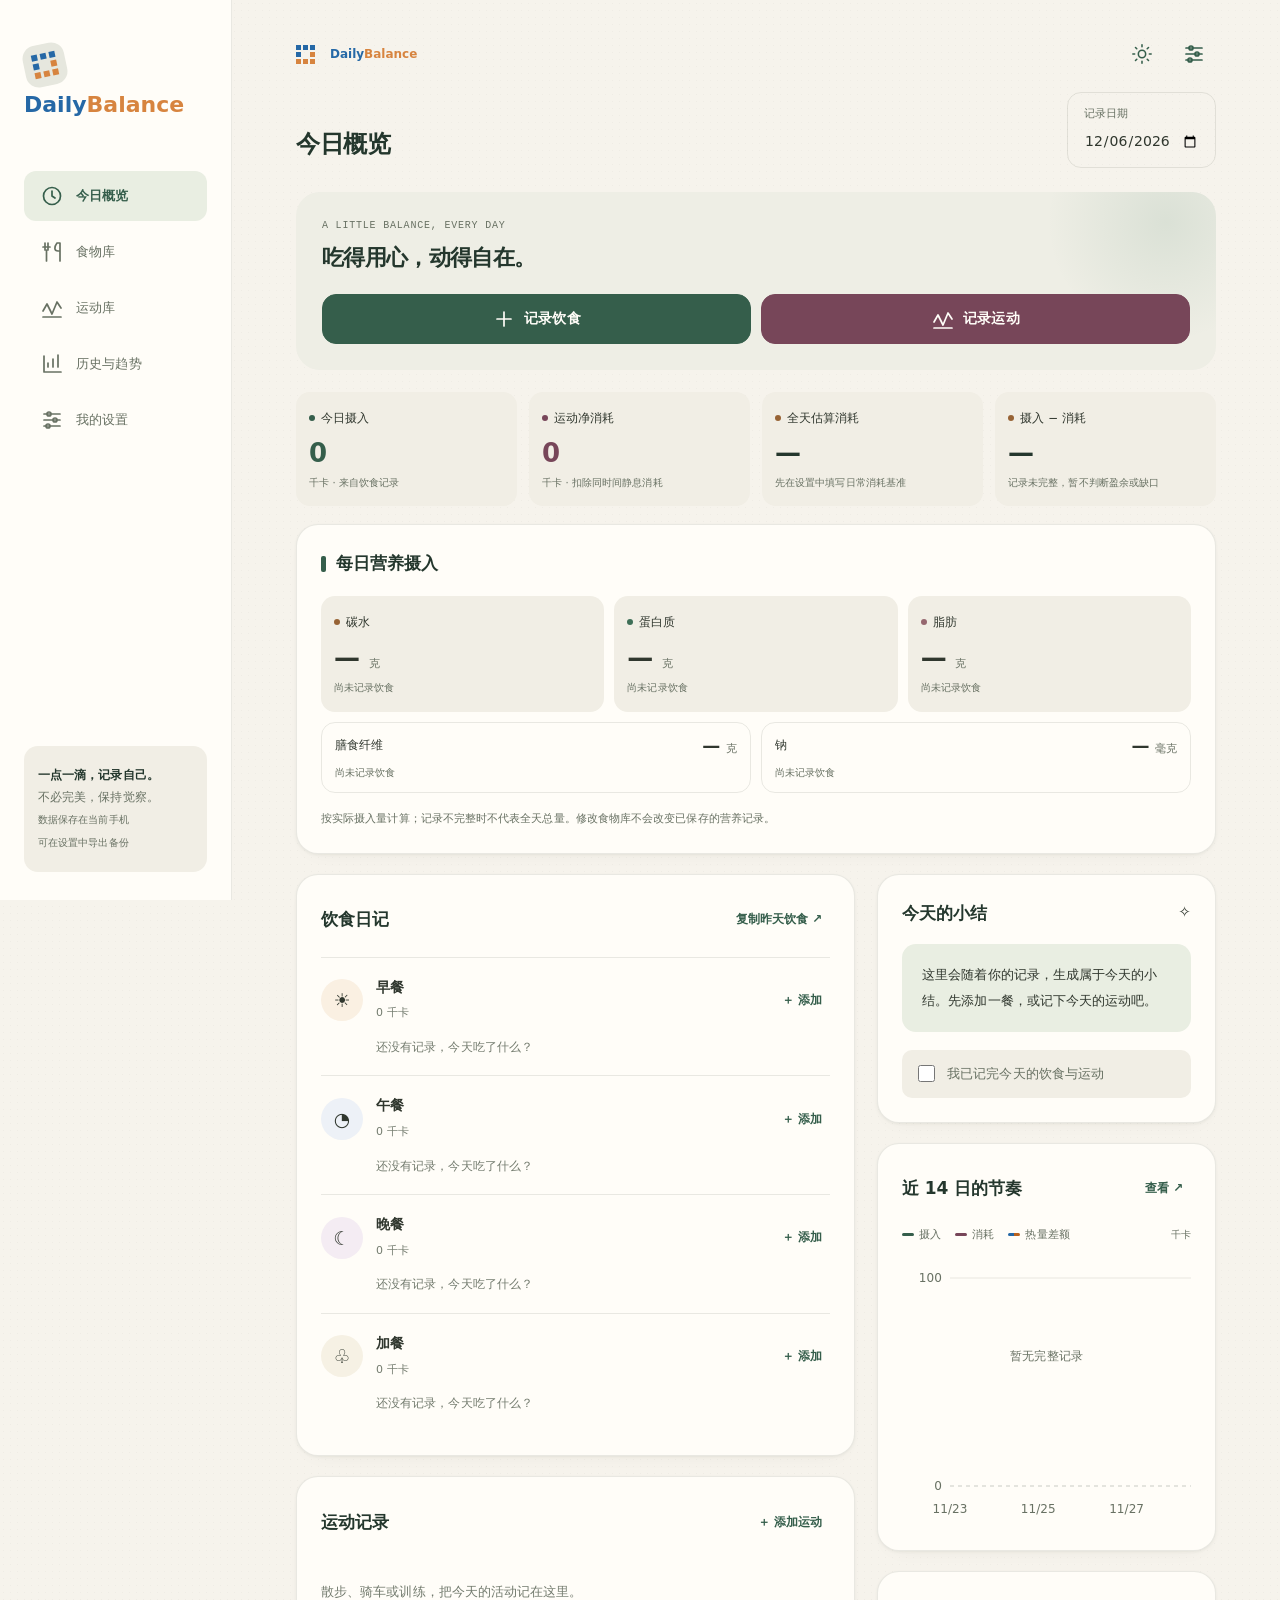
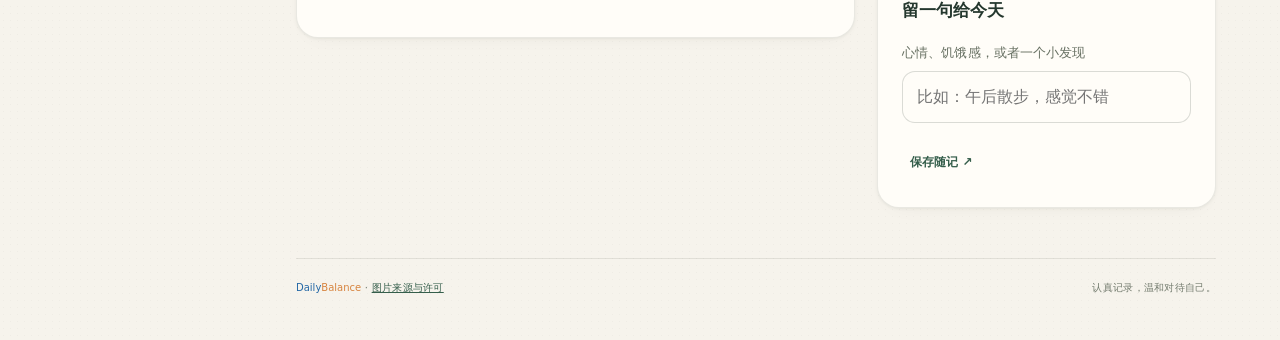
==== commit 39a11c11: "Move theme toggle to header with sun and moon icons" ====
--- a/web/index.html
+++ b/web/index.html
@@ -1,3 +1,3 @@
-<!doctype html><html lang="zh-CN"><head><meta charset="UTF-8"><meta name="viewport" content="width=device-width,initial-scale=1,viewport-fit=cover,interactive-widget=resizes-content"><meta name="color-scheme" content="light dark"><meta name="theme-color" media="(prefers-color-scheme: light)" content="#f6f3ec"><meta name="theme-color" media="(prefers-color-scheme: dark)" content="#171c18"><title>DailyBalance</title><link rel="stylesheet" href="style.css"><link rel="stylesheet" href="food-library.css"><link rel="stylesheet" href="ui-polish.css"><link rel="stylesheet" href="heatmap.css"><meta name="apple-mobile-web-app-capable" content="yes"><meta name="apple-mobile-web-app-status-bar-style" content="default"><meta name="apple-mobile-web-app-title" content="DailyBalance"><meta name="description" content="记录饮食、运动与每日能量平衡。支持营养统计、热量日历和自选时段分析。"><link rel="manifest" href="manifest.webmanifest"><link rel="apple-touch-icon" href="icons/apple-touch-icon.png"><link rel="icon" type="image/png" href="icons/icon-192.png"></head><body><aside><a class="brand" href="#today"><span><svg class="balance-logo" viewBox="0 0 32 32" aria-hidden="true"><rect x="4" y="4" width="6" height="6" fill="#2568a6"/><rect x="13" y="4" width="6" height="6" fill="#2568a6"/><rect x="22" y="4" width="6" height="6" fill="#2568a6"/><rect x="4" y="13" width="6" height="6" fill="#2568a6"/><rect x="22" y="13" width="6" height="6" fill="#d7843f"/><rect x="4" y="22" width="6" height="6" fill="#d7843f"/><rect x="13" y="22" width="6" height="6" fill="#d7843f"/><rect x="22" y="22" width="6" height="6" fill="#d7843f"/></svg></span> <b class="app-wordmark"><span class="name-daily">Daily</span><span class="name-balance">Balance</span></b></a><nav><button data-page="today"><svg class="ui-icon" viewBox="0 0 24 24" fill="none" stroke="currentColor" stroke-width="1.7" stroke-linecap="round" stroke-linejoin="round" aria-hidden="true"><circle cx="12" cy="12" r="8.5"/><path d="M12 7v5l3 2"/></svg> <span>今日概览</span></button><button data-page="food"><svg class="ui-icon" viewBox="0 0 24 24" fill="none" stroke="currentColor" stroke-width="1.7" stroke-linecap="round" stroke-linejoin="round" aria-hidden="true"><path d="M5 3v7m3-7v7M3 7h7M6.5 10v11M17 3c-3 4-3 8 1 8h2V3h-3ZM20 11v10"/></svg> <span>食物库</span></button><button data-page="exercise"><svg class="ui-icon" viewBox="0 0 24 24" fill="none" stroke="currentColor" stroke-width="1.7" stroke-linecap="round" stroke-linejoin="round" aria-hidden="true"><path d="m3 15 4-7 5 10 5-12 4 6M3 21h18"/></svg> <span>运动库</span></button><button data-page="history"><svg class="ui-icon" viewBox="0 0 24 24" fill="none" stroke="currentColor" stroke-width="1.7" stroke-linecap="round" stroke-linejoin="round" aria-hidden="true"><path d="M4 4v16h17M8 15v-4m5 4V7m5 8V3"/></svg> <span>历史与趋势</span></button><button data-page="settings"><svg class="ui-icon" viewBox="0 0 24 24" fill="none" stroke="currentColor" stroke-width="1.7" stroke-linecap="round" stroke-linejoin="round" aria-hidden="true"><path d="M4 6h16M4 12h16M4 18h16"/><circle cx="9" cy="6" r="2"/><circle cx="15" cy="12" r="2"/><circle cx="8" cy="18" r="2"/></svg> <span>我的设置</span></button><button class="nav-brand" data-go="today" aria-label="DailyBalance，返回今日概览"><svg class="balance-logo" viewBox="0 0 32 32" aria-hidden="true"><rect x="4" y="4" width="6" height="6" fill="#2568a6"/><rect x="13" y="4" width="6" height="6" fill="#2568a6"/><rect x="22" y="4" width="6" height="6" fill="#2568a6"/><rect x="4" y="13" width="6" height="6" fill="#2568a6"/><rect x="22" y="13" width="6" height="6" fill="#d7843f"/><rect x="4" y="22" width="6" height="6" fill="#d7843f"/><rect x="13" y="22" width="6" height="6" fill="#d7843f"/><rect x="22" y="22" width="6" height="6" fill="#d7843f"/></svg></button></nav><div class="side-note"><b>一点一滴，记录自己。</b><p>不必完美，保持觉察。</p><small>数据保存在当前手机<br>可在设置中导出备份</small></div></aside><main><header><div class="eyebrow"><span class="pixel-mark" aria-hidden="true"></span><b class="app-wordmark"><span class="name-daily">Daily</span><span class="name-balance">Balance</span></b><button class="mobile-settings" data-go="settings" aria-label="我的设置"><svg class="ui-icon" viewBox="0 0 24 24" fill="none" stroke="currentColor" stroke-width="1.7" stroke-linecap="round" stroke-linejoin="round" aria-hidden="true"><path d="M4 6h16M4 12h16M4 18h16"/><circle cx="9" cy="6" r="2"/><circle cx="15" cy="12" r="2"/><circle cx="8" cy="18" r="2"/></svg></button></div><div class="topline"><div><h1 id="title">让每一天，都有迹可循。</h1></div><label class="datebox"><span>记录日期</span><input aria-label="记录日期" type="date" id="date"></label></div></header><div id="content"></div><footer><div><b class="app-wordmark"><span class="name-daily">Daily</span><span class="name-balance">Balance</span></b> · <a href="photo-credits.html" target="_blank" rel="noopener">图片来源与许可</a></div> <span>认真记录，温和对待自己。</span></footer></main><dialog id="modal"><div id="dialogBody"></div></dialog><div id="toast" role="status"></div><script src="compat.js"></script><script src="data.js"></script><script src="food-photos.js"></script><script src="nutrition-data.js"></script><script src="ui-polish.js"></script><script src="nutrition.js"></script><script src="food-library.js"></script><script src="heatmap.js"></script><script src="energy-trends.js"></script><script src="app.js"></script><script src="pwa.js"></script></body></html>
+<!doctype html><html lang="zh-CN"><head><meta charset="UTF-8"><meta name="viewport" content="width=device-width,initial-scale=1,viewport-fit=cover,interactive-widget=resizes-content"><meta name="color-scheme" content="light"><meta name="theme-color" media="(prefers-color-scheme: light)" content="#f6f3ec"><title>DailyBalance</title><link rel="stylesheet" href="style.css"><link rel="stylesheet" href="food-library.css"><link rel="stylesheet" href="ui-polish.css"><link rel="stylesheet" href="heatmap.css"><meta name="apple-mobile-web-app-capable" content="yes"><meta name="apple-mobile-web-app-status-bar-style" content="default"><meta name="apple-mobile-web-app-title" content="DailyBalance"><meta name="description" content="记录饮食、运动与每日能量平衡。支持营养统计、热量日历和自选时段分析。"><link rel="manifest" href="manifest.webmanifest"><link rel="apple-touch-icon" href="icons/apple-touch-icon.png"><link rel="icon" type="image/png" href="icons/icon-192.png"></head><body><aside><a class="brand" href="#today"><span><svg class="balance-logo" viewBox="0 0 32 32" aria-hidden="true"><rect x="4" y="4" width="6" height="6" fill="#2568a6"/><rect x="13" y="4" width="6" height="6" fill="#2568a6"/><rect x="22" y="4" width="6" height="6" fill="#2568a6"/><rect x="4" y="13" width="6" height="6" fill="#2568a6"/><rect x="22" y="13" width="6" height="6" fill="#d7843f"/><rect x="4" y="22" width="6" height="6" fill="#d7843f"/><rect x="13" y="22" width="6" height="6" fill="#d7843f"/><rect x="22" y="22" width="6" height="6" fill="#d7843f"/></svg></span> <b class="app-wordmark"><span class="name-daily">Daily</span><span class="name-balance">Balance</span></b></a><nav><button data-page="today"><svg class="ui-icon" viewBox="0 0 24 24" fill="none" stroke="currentColor" stroke-width="1.7" stroke-linecap="round" stroke-linejoin="round" aria-hidden="true"><circle cx="12" cy="12" r="8.5"/><path d="M12 7v5l3 2"/></svg> <span>今日概览</span></button><button data-page="food"><svg class="ui-icon" viewBox="0 0 24 24" fill="none" stroke="currentColor" stroke-width="1.7" stroke-linecap="round" stroke-linejoin="round" aria-hidden="true"><path d="M5 3v7m3-7v7M3 7h7M6.5 10v11M17 3c-3 4-3 8 1 8h2V3h-3ZM20 11v10"/></svg> <span>食物库</span></button><button data-page="exercise"><svg class="ui-icon" viewBox="0 0 24 24" fill="none" stroke="currentColor" stroke-width="1.7" stroke-linecap="round" stroke-linejoin="round" aria-hidden="true"><path d="m3 15 4-7 5 10 5-12 4 6M3 21h18"/></svg> <span>运动库</span></button><button data-page="history"><svg class="ui-icon" viewBox="0 0 24 24" fill="none" stroke="currentColor" stroke-width="1.7" stroke-linecap="round" stroke-linejoin="round" aria-hidden="true"><path d="M4 4v16h17M8 15v-4m5 4V7m5 8V3"/></svg> <span>历史与趋势</span></button><button data-page="settings"><svg class="ui-icon" viewBox="0 0 24 24" fill="none" stroke="currentColor" stroke-width="1.7" stroke-linecap="round" stroke-linejoin="round" aria-hidden="true"><path d="M4 6h16M4 12h16M4 18h16"/><circle cx="9" cy="6" r="2"/><circle cx="15" cy="12" r="2"/><circle cx="8" cy="18" r="2"/></svg> <span>我的设置</span></button><button class="nav-brand" data-go="today" aria-label="DailyBalance，返回今日概览"><svg class="balance-logo" viewBox="0 0 32 32" aria-hidden="true"><rect x="4" y="4" width="6" height="6" fill="#2568a6"/><rect x="13" y="4" width="6" height="6" fill="#2568a6"/><rect x="22" y="4" width="6" height="6" fill="#2568a6"/><rect x="4" y="13" width="6" height="6" fill="#2568a6"/><rect x="22" y="13" width="6" height="6" fill="#d7843f"/><rect x="4" y="22" width="6" height="6" fill="#d7843f"/><rect x="13" y="22" width="6" height="6" fill="#d7843f"/><rect x="22" y="22" width="6" height="6" fill="#d7843f"/></svg></button></nav><div class="side-note"><b>一点一滴，记录自己。</b><p>不必完美，保持觉察。</p><small>数据保存在当前手机<br>可在设置中导出备份</small></div></aside><main><header><div class="eyebrow"><span class="pixel-mark" aria-hidden="true"></span><b class="app-wordmark"><span class="name-daily">Daily</span><span class="name-balance">Balance</span></b><button class="theme-toggle" id="themeToggle" type="button" aria-label="切换到深色模式"></button><button class="mobile-settings" data-go="settings" aria-label="我的设置"><svg class="ui-icon" viewBox="0 0 24 24" fill="none" stroke="currentColor" stroke-width="1.7" stroke-linecap="round" stroke-linejoin="round" aria-hidden="true"><path d="M4 6h16M4 12h16M4 18h16"/><circle cx="9" cy="6" r="2"/><circle cx="15" cy="12" r="2"/><circle cx="8" cy="18" r="2"/></svg></button></div><div class="topline"><div><h1 id="title">让每一天，都有迹可循。</h1></div><label class="datebox"><span>记录日期</span><input aria-label="记录日期" type="date" id="date"></label></div></header><div id="content"></div><footer><div><b class="app-wordmark"><span class="name-daily">Daily</span><span class="name-balance">Balance</span></b> · <a href="photo-credits.html" target="_blank" rel="noopener">图片来源与许可</a></div> <span>认真记录，温和对待自己。</span></footer></main><dialog id="modal"><div id="dialogBody"></div></dialog><div id="toast" role="status"></div><script src="compat.js"></script><script src="data.js"></script><script src="food-photos.js"></script><script src="nutrition-data.js"></script><script src="ui-polish.js"></script><script src="nutrition.js"></script><script src="food-library.js"></script><script src="heatmap.js"></script><script src="energy-trends.js"></script><script src="appearance.js"></script><script src="app.js"></script><script src="pwa.js"></script></body></html>
 
 
--- a/web/style.css
+++ b/web/style.css
@@ -25,23 +25,7 @@
   --r-card:18px; --r-control:12px;
   color-scheme:light dark;
 }
-@media (prefers-color-scheme:dark){
-  :root{
-    --green:#63a382; --green-deep:#7fb394; --green-soft:#1d2c24;
-    --ink:#e4eae2; --ink-strong:#f2f5f0;
-    --muted:#93a097; --faint:#77847b;
-    --bg:#0f1412; --surface:#161d19; --surface-2:#1a231e;
-    --line:rgba(233,244,235,.10); --line-strong:rgba(233,244,235,.20);
-    --gold:#c9a674; --gold-soft:#d5b689;
-    --warm:#d69362;
-    --danger:#d0806c;
-    --toast-bg:#eef3ee; --toast-fg:#1a241e;
-    --shadow-xs:0 1px 2px rgba(0,0,0,.35);
-    --shadow-sm:0 1px 2px rgba(0,0,0,.30),0 8px 20px -8px rgba(0,0,0,.45);
-    --shadow-md:0 2px 4px rgba(0,0,0,.30),0 16px 36px -12px rgba(0,0,0,.55);
-    --shadow-green:0 10px 26px -10px rgba(99,163,130,.35);
-  }
-}
+
 *{box-sizing:border-box}
 html{-webkit-tap-highlight-color:transparent;-webkit-text-size-adjust:100%;overscroll-behavior:none}
 ::selection{background:rgba(44,107,79,.18)}
@@ -121,7 +105,7 @@
 .stat.accent{background:linear-gradient(150deg,var(--green),var(--green-deep));color:#fff;border-color:transparent;box-shadow:var(--shadow-green)}
 .stat.accent .num{color:#fff}
 .stat.accent .label,.stat.accent small{color:rgba(255,255,255,.78)}
-@media (prefers-color-scheme:dark){.stat.accent{background:linear-gradient(150deg,#3f7d5e,#2c5c46)}}
+
 
 /* ---------- 布局与面板 ---------- */
 .columns{display:grid;grid-template-columns:minmax(0,1.65fr) minmax(280px,1fr);gap:22px;align-items:start}
@@ -138,12 +122,7 @@
 .meal:nth-child(3) .icon{background:#edf1f7}
 .meal:nth-child(4) .icon{background:#f4ecf3}
 .meal:nth-child(5) .icon{background:#f6f1e4}
-@media (prefers-color-scheme:dark){
-  .meal:nth-child(2) .icon{background:#3a2f1f}
-  .meal:nth-child(3) .icon{background:#242c38}
-  .meal:nth-child(4) .icon{background:#35293a}
-  .meal:nth-child(5) .icon{background:#38311f}
-}
+
 .meal-heading>div{display:flex;align-items:center}
 .meal-heading small{color:var(--faint);font-size:11px;font-variant-numeric:tabular-nums}
 .empty{padding:22px 0 10px;color:var(--faint);font-size:12.5px}
@@ -156,7 +135,7 @@
 .mini[data-delete]{color:var(--danger)}
 @media (hover:hover) and (pointer:fine){.mini:hover{background:var(--surface)}.mini[data-delete]:hover{background:rgba(164,81,63,.10)}}
 .summary{font-size:13px;line-height:2;background:var(--green-soft);padding:18px 20px;border-radius:14px;color:var(--ink)}
-@media (prefers-color-scheme:dark){.summary{background:var(--surface-2)}}
+
 .check{display:flex;gap:9px;align-items:center;font-size:12.5px;color:var(--muted);margin-top:18px;padding:10px 12px;border-radius:10px;background:var(--surface-2);cursor:pointer}
 .check input{accent-color:var(--green);width:17px;height:17px}
 
@@ -220,11 +199,11 @@
 dialog[open]{opacity:1;transform:none}
 @starting-style{dialog[open]{opacity:0;transform:translateY(14px) scale(.98)}}
 dialog::backdrop{background:rgba(16,28,22,.42);backdrop-filter:blur(4px);transition:overlay .22s allow-discrete,display .22s allow-discrete}
-@media (prefers-color-scheme:dark){dialog::backdrop{background:rgba(0,0,0,.6)}}
+
 dialog .section-head{margin-bottom:10px}
 .estimate{background:var(--green-soft);text-align:center;padding:22px;border-radius:14px;margin:20px 0}
 .estimate strong{font-size:34px;letter-spacing:-.02em;color:var(--green);font-variant-numeric:tabular-nums}
-@media (prefers-color-scheme:dark){.estimate{background:var(--surface-2)}}
+
 dialog .actions>*{flex:1}
 .close{font-size:22px;color:var(--muted);width:36px;height:36px;border-radius:10px;transition:background-color .15s var(--ease-out),transform .12s var(--ease-out)}
 .close:active{transform:scale(.92)}
@@ -279,7 +258,7 @@
   .row{gap:10px}
   #toast{bottom:calc(92px + env(safe-area-inset-bottom,0px))}
 }
-@media(max-width:650px) and (prefers-color-scheme:dark){aside{background:rgba(20,27,23,.82)}}
+
 
 /* ---------- 减弱动态 ---------- */
 @media (prefers-reduced-motion:reduce){
@@ -288,3 +267,46 @@
   #toast{transform:translate(-50%,0)}
   dialog{transform:none}
 }
+
+html[data-theme="dark"]{
+    --green:#63a382; --green-deep:#7fb394; --green-soft:#1d2c24;
+    --ink:#e4eae2; --ink-strong:#f2f5f0;
+    --muted:#93a097; --faint:#77847b;
+    --bg:#0f1412; --surface:#161d19; --surface-2:#1a231e;
+    --line:rgba(233,244,235,.10); --line-strong:rgba(233,244,235,.20);
+    --gold:#c9a674; --gold-soft:#d5b689;
+    --warm:#d69362;
+    --danger:#d0806c;
+    --toast-bg:#eef3ee; --toast-fg:#1a241e;
+    --shadow-xs:0 1px 2px rgba(0,0,0,.35);
+    --shadow-sm:0 1px 2px rgba(0,0,0,.30),0 8px 20px -8px rgba(0,0,0,.45);
+    --shadow-md:0 2px 4px rgba(0,0,0,.30),0 16px 36px -12px rgba(0,0,0,.55);
+    --shadow-green:0 10px 26px -10px rgba(99,163,130,.35);
+  }
+@media  (prefers-color-scheme:dark){html[data-theme="system"]{
+    --green:#63a382; --green-deep:#7fb394; --green-soft:#1d2c24;
+    --ink:#e4eae2; --ink-strong:#f2f5f0;
+    --muted:#93a097; --faint:#77847b;
+    --bg:#0f1412; --surface:#161d19; --surface-2:#1a231e;
+    --line:rgba(233,244,235,.10); --line-strong:rgba(233,244,235,.20);
+    --gold:#c9a674; --gold-soft:#d5b689;
+    --warm:#d69362;
+    --danger:#d0806c;
+    --toast-bg:#eef3ee; --toast-fg:#1a241e;
+    --shadow-xs:0 1px 2px rgba(0,0,0,.35);
+    --shadow-sm:0 1px 2px rgba(0,0,0,.30),0 8px 20px -8px rgba(0,0,0,.45);
+    --shadow-md:0 2px 4px rgba(0,0,0,.30),0 16px 36px -12px rgba(0,0,0,.55);
+    --shadow-green:0 10px 26px -10px rgba(99,163,130,.35);
+  }}
+html[data-theme="dark"] .stat.accent{background:linear-gradient(150deg,#3f7d5e,#2c5c46)}
+@media  (prefers-color-scheme:dark){html[data-theme="system"] .stat.accent{background:linear-gradient(150deg,#3f7d5e,#2c5c46)}}
+html[data-theme="dark"] .meal:nth-child(2) .icon{background:#3a2f1f}html[data-theme="dark"] .meal:nth-child(3) .icon{background:#242c38}html[data-theme="dark"] .meal:nth-child(4) .icon{background:#35293a}html[data-theme="dark"] .meal:nth-child(5) .icon{background:#38311f}
+@media  (prefers-color-scheme:dark){html[data-theme="system"] .meal:nth-child(2) .icon{background:#3a2f1f}html[data-theme="system"] .meal:nth-child(3) .icon{background:#242c38}html[data-theme="system"] .meal:nth-child(4) .icon{background:#35293a}html[data-theme="system"] .meal:nth-child(5) .icon{background:#38311f}}
+html[data-theme="dark"] .summary{background:var(--surface-2)}
+@media  (prefers-color-scheme:dark){html[data-theme="system"] .summary{background:var(--surface-2)}}
+html[data-theme="dark"] dialog::backdrop{background:rgba(0,0,0,.6)}
+@media  (prefers-color-scheme:dark){html[data-theme="system"] dialog::backdrop{background:rgba(0,0,0,.6)}}
+html[data-theme="dark"] .estimate{background:var(--surface-2)}
+@media  (prefers-color-scheme:dark){html[data-theme="system"] .estimate{background:var(--surface-2)}}
+@media (max-width:650px){html[data-theme="dark"] aside{background:rgba(20,27,23,.82)}}
+@media (max-width:650px) and (prefers-color-scheme:dark){html[data-theme="system"] aside{background:rgba(20,27,23,.82)}}
--- a/web/food-library.css
+++ b/web/food-library.css
@@ -27,7 +27,7 @@
 .photo-fallback{font-size:70px;opacity:.9}
 .photo-fav{position:absolute;top:12px;right:12px;width:36px;height:36px;border-radius:50%;background:rgba(255,255,255,.9);backdrop-filter:blur(6px);box-shadow:0 2px 8px rgba(16,28,22,.14);font-size:19px;display:grid;place-items:center;transition:transform .12s var(--ease-out),background-color .15s var(--ease-out);z-index:1}
 .photo-fav:active{transform:scale(.85)}
-@media (prefers-color-scheme:dark){.photo-label,.photo-credit{background:rgba(20,28,23,.8);color:#dfe7df}.photo-fav{background:rgba(20,28,23,.85)}}
+
 .food-card-body{padding:18px 20px;flex:1;display:flex;flex-direction:column}
 .food-card-tags{display:flex;gap:7px;font-size:10px;color:var(--muted);margin-bottom:10px}
 .food-card-tags>span{background:var(--surface-2);padding:3px 9px;border-radius:999px}
@@ -79,7 +79,7 @@
 .nutrition-edit{font-size:11px;text-align:left;margin-bottom:14px}
 .nutrition-totals{display:grid;grid-template-columns:repeat(3,minmax(0,1fr));gap:12px;margin-top:18px}
 .nutrition-totals>div{background:var(--green-soft);border-radius:14px;padding:16px}
-@media (prefers-color-scheme:dark){.nutrition-totals>div{background:var(--surface-2)}}
+
 .nutrition-totals strong,.nutrition-totals small{display:block;margin-top:5px}
 .nutrition-totals strong{font-size:22px;font-variant-numeric:tabular-nums;letter-spacing:-.01em}
 .nutrition-totals strong small{display:inline;font-size:11px}
@@ -116,3 +116,8 @@
   .nutrition-card{font-size:10px}
   .nutrition-entry{max-width:170px}
 }
+
+html[data-theme="dark"] .photo-label,html[data-theme="dark"] .photo-credit{background:rgba(20,28,23,.8);color:#dfe7df}html[data-theme="dark"] .photo-fav{background:rgba(20,28,23,.85)}
+@media  (prefers-color-scheme:dark){html[data-theme="system"] .photo-label,html[data-theme="system"] .photo-credit{background:rgba(20,28,23,.8);color:#dfe7df}html[data-theme="system"] .photo-fav{background:rgba(20,28,23,.85)}}
+html[data-theme="dark"] .nutrition-totals>div{background:var(--surface-2)}
+@media  (prefers-color-scheme:dark){html[data-theme="system"] .nutrition-totals>div{background:var(--surface-2)}}
--- a/web/ui-polish.css
+++ b/web/ui-polish.css
@@ -124,7 +124,7 @@
  dialog .section-head{top:-22px}#toast{bottom:calc(86px + env(safe-area-inset-bottom,0px));max-width:calc(100vw - 32px)}
 }
 @media(max-width:350px){main{padding-left:14px;padding-right:14px}.cards{gap:9px}.daily-hero{grid-template-columns:1fr 86px}.macro-grid b{font-size:11px}.food-card-body{padding:12px 9px}.nutrition-totals strong{font-size:20px}}
-@media(prefers-color-scheme:dark){:root{--bg:#171c18;--surface:#202720;--surface-2:#293129;--green:#a4c6ab;--green-deep:#c2dcc4;--green-soft:#2c3b2f;--ink:#e3e7dc;--ink-strong:#f0f2e7;--muted:#b0b9a9;--faint:#a1ac9c;--line:#d8e4ce1c;--line-strong:#d8e4ce40;--sketch-paper:#303b2e;--sketch-leaf:#738c61;--sketch-red:#b9775c;--carbs:#d3ad7b;--protein:#9fbd99;--fat:#cca1a6}.nutrition-totals>div{background:var(--surface-2)}.stat.accent{background:var(--surface-2)}.photo-label{background:#202720ed;color:#e3e7dc}.photo-fav{background:#202720ed;color:#dfe8d9}.chip.active,.food-categories .chip.active{color:#202720}.photo-fav.on{color:#e1b77b}body>aside{background:#202720f5}.primary{background:#436d51;color:#fff}.summary{background:var(--green-soft)}}
+
 @media(prefers-reduced-motion:reduce){*,*::before,*::after{scroll-behavior:auto!important;transition:none!important;animation:none!important}button:active{transform:none}dialog{transform:none}}
 html[data-input=keyboard] *,html[data-input=keyboard] *::before,html[data-input=keyboard] *::after{transition:none!important;animation:none!important}
 
@@ -133,12 +133,8 @@
 .daily-hero .actions .primary{background:#355e4b;color:#fffdf8;border:1px solid #355e4b}
 .daily-hero .actions .secondary{background:#774659;color:#fffdf8;border:1px solid #774659}
 @media(hover:hover) and (pointer:fine){.daily-hero .actions .primary:hover{background:#2c503f}.daily-hero .actions .secondary:hover{background:#683b4d}}
-@media(prefers-color-scheme:dark){
- .daily-hero{background:#292e28}
- .daily-hero .actions .primary{background:#456d55;border-color:#608269}
- .daily-hero .actions .secondary{background:#855266;border-color:#a47083}
-}
-@media(prefers-color-scheme:dark) and (hover:hover) and (pointer:fine){.daily-hero .actions .primary:hover{background:#4d795f}.daily-hero .actions .secondary:hover{background:#965d73}}
+
+
 
 .stats .stat{background:var(--surface-2);border:0;border-radius:14px;padding:16px 13px;color:var(--ink-strong);box-shadow:none}
 .stats .stat .label{font-size:12px;color:var(--ink);display:flex;align-items:center;gap:6px}
@@ -149,7 +145,7 @@
 .stats .stat.surplus .num{color:#b86220}
 .stats .stat.deficit .num{color:#2568a6}
 @media(max-width:650px){.stats .stat{padding:13px 9px}.stats .stat .label{font-size:11px}.stats .stat .num{font-size:23px}}
-@media(prefers-color-scheme:dark){.stats .stat.surplus .num{color:#efb882}.stats .stat.deficit .num{color:#99c7f0}}
+
 
 #baselineManual[hidden],#baselineAuto[hidden]{display:none}
 .exercise-art{display:flex;align-items:center;justify-content:center;background:linear-gradient(140deg,var(--green-soft),var(--surface-2));color:var(--green)}
@@ -164,16 +160,16 @@
 @media(max-width:650px){.daily-hero{grid-template-columns:1fr}.daily-hero h2{max-width:none}.daily-hero .actions{grid-row:3}.daily-hero p{max-width:none}}
 
 .exercise-card .met-value{color:var(--intensity)}
-@media(prefers-color-scheme:dark){.exercise-card .met-value{color:color-mix(in srgb,var(--intensity) 65%,#fffdf8)}}
+
 
 .stats .stat:nth-child(1) .num{color:#355e4b}
 .stats .stat:nth-child(2) .num{color:#774659}
 .stats .stat:nth-child(1) .label:before{background:#355e4b}
 .stats .stat:nth-child(2) .label:before{background:#774659}
-@media(prefers-color-scheme:dark){.stats .stat:nth-child(1) .num{color:#a4c6ab}.stats .stat:nth-child(2) .num{color:#e0a3bd}.stats .stat:nth-child(1) .label:before{background:#a4c6ab}.stats .stat:nth-child(2) .label:before{background:#e0a3bd}}
+
 
 .app-wordmark{white-space:nowrap;font-weight:inherit;letter-spacing:normal}.name-daily{color:#2568a6}.name-balance{color:#d7843f}
-@media(prefers-color-scheme:dark){.name-daily{color:#82b2e0}.name-balance{color:#edac72}}
+
 
 .daily-hero{grid-template-columns:1fr}.daily-hero .actions{grid-row:auto}
 
@@ -212,7 +208,7 @@
 .trend-legend{display:flex;align-items:center;flex-wrap:wrap;gap:8px 14px;font-size:11px;color:var(--muted);margin-bottom:12px}.trend-legend span{display:inline-flex;align-items:center;gap:5px}.trend-legend i{width:12px;height:3px;display:inline-block;border-radius:2px}.trend-legend small{margin-left:auto;font-size:10px}.trend-balance-key{background:linear-gradient(90deg,var(--trend-deficit) 50%,var(--trend-surplus) 50%)}
 .trend-empty{position:absolute;inset:40% 0 auto;text-align:center;color:var(--muted);font-size:12px}
 @media(max-width:650px){.energy-trend svg{min-height:185px}.trend-legend{gap:8px 10px}}
-@media(prefers-color-scheme:dark){.energy-trend{--trend-food:#a4c6ab;--trend-total:#e0a3bd;--trend-deficit:#99c7f0;--trend-surplus:#efb882}}
+
 
 .trend-plot{max-width:100%;overflow-x:auto;overscroll-behavior-x:contain;scrollbar-width:thin}.wide-trend svg{min-width:600px}
 
@@ -221,6 +217,36 @@
 .range-metrics{display:grid;grid-template-columns:repeat(2,minmax(0,1fr));gap:10px}.range-metrics>div{background:var(--surface-2);padding:14px 12px;border-radius:14px;min-width:0}.range-metrics span{display:block;font-size:11px;color:var(--muted)}.range-metrics strong{display:block;font-size:24px;line-height:1.3;margin-top:8px;font-variant-numeric:tabular-nums;overflow-wrap:anywhere}.range-metrics small{font-size:10px;font-weight:400;color:var(--muted)}
 .range-food strong{color:#355e4b}.range-total strong{color:#774659}.range-deficit strong{color:#2568a6}.range-surplus strong{color:#b86220}.range-neutral strong{color:var(--ink-strong)}.range-conclusion{font-size:13px;line-height:1.8;margin-top:16px}.range-note{font-size:10px;line-height:1.6;color:var(--muted);margin-top:8px}
 @media(max-width:350px){.range-actions{flex-wrap:wrap}.range-metrics strong{font-size:21px}}
-@media(prefers-color-scheme:dark){.average-food,.range-food strong{color:#a4c6ab}.average-total,.range-total strong{color:#e0a3bd}.range-deficit strong{color:#99c7f0}.range-surplus strong{color:#efb882}}
+
 
 @media(display-mode:standalone) and (max-width:650px){main{padding-top:calc(20px + env(safe-area-inset-top,0px))}}
+
+html[data-theme="dark"]{--bg:#171c18;--surface:#202720;--surface-2:#293129;--green:#a4c6ab;--green-deep:#c2dcc4;--green-soft:#2c3b2f;--ink:#e3e7dc;--ink-strong:#f0f2e7;--muted:#b0b9a9;--faint:#a1ac9c;--line:#d8e4ce1c;--line-strong:#d8e4ce40;--sketch-paper:#303b2e;--sketch-leaf:#738c61;--sketch-red:#b9775c;--carbs:#d3ad7b;--protein:#9fbd99;--fat:#cca1a6}html[data-theme="dark"] .nutrition-totals>div{background:var(--surface-2)}html[data-theme="dark"] .stat.accent{background:var(--surface-2)}html[data-theme="dark"] .photo-label{background:#202720ed;color:#e3e7dc}html[data-theme="dark"] .photo-fav{background:#202720ed;color:#dfe8d9}html[data-theme="dark"] .chip.active,html[data-theme="dark"] .food-categories .chip.active{color:#202720}html[data-theme="dark"] .photo-fav.on{color:#e1b77b}html[data-theme="dark"] body>aside{background:#202720f5}html[data-theme="dark"] .primary{background:#436d51;color:#fff}html[data-theme="dark"] .summary{background:var(--green-soft)}
+@media (prefers-color-scheme:dark){html[data-theme="system"]{--bg:#171c18;--surface:#202720;--surface-2:#293129;--green:#a4c6ab;--green-deep:#c2dcc4;--green-soft:#2c3b2f;--ink:#e3e7dc;--ink-strong:#f0f2e7;--muted:#b0b9a9;--faint:#a1ac9c;--line:#d8e4ce1c;--line-strong:#d8e4ce40;--sketch-paper:#303b2e;--sketch-leaf:#738c61;--sketch-red:#b9775c;--carbs:#d3ad7b;--protein:#9fbd99;--fat:#cca1a6}html[data-theme="system"] .nutrition-totals>div{background:var(--surface-2)}html[data-theme="system"] .stat.accent{background:var(--surface-2)}html[data-theme="system"] .photo-label{background:#202720ed;color:#e3e7dc}html[data-theme="system"] .photo-fav{background:#202720ed;color:#dfe8d9}html[data-theme="system"] .chip.active,html[data-theme="system"] .food-categories .chip.active{color:#202720}html[data-theme="system"] .photo-fav.on{color:#e1b77b}html[data-theme="system"] body>aside{background:#202720f5}html[data-theme="system"] .primary{background:#436d51;color:#fff}html[data-theme="system"] .summary{background:var(--green-soft)}}
+html[data-theme="dark"] .daily-hero{background:#292e28}html[data-theme="dark"] .daily-hero .actions .primary{background:#456d55;border-color:#608269}html[data-theme="dark"] .daily-hero .actions .secondary{background:#855266;border-color:#a47083}
+@media (prefers-color-scheme:dark){html[data-theme="system"] .daily-hero{background:#292e28}html[data-theme="system"] .daily-hero .actions .primary{background:#456d55;border-color:#608269}html[data-theme="system"] .daily-hero .actions .secondary{background:#855266;border-color:#a47083}}
+@media (hover:hover) and (pointer:fine){html[data-theme="dark"] .daily-hero .actions .primary:hover{background:#4d795f}html[data-theme="dark"] .daily-hero .actions .secondary:hover{background:#965d73}}
+@media (prefers-color-scheme:dark) and (hover:hover) and (pointer:fine){html[data-theme="system"] .daily-hero .actions .primary:hover{background:#4d795f}html[data-theme="system"] .daily-hero .actions .secondary:hover{background:#965d73}}
+html[data-theme="dark"] .stats .stat.surplus .num{color:#efb882}html[data-theme="dark"] .stats .stat.deficit .num{color:#99c7f0}
+@media (prefers-color-scheme:dark){html[data-theme="system"] .stats .stat.surplus .num{color:#efb882}html[data-theme="system"] .stats .stat.deficit .num{color:#99c7f0}}
+html[data-theme="dark"] .exercise-card .met-value{color:color-mix(in srgb,var(--intensity) 65%,#fffdf8)}
+@media (prefers-color-scheme:dark){html[data-theme="system"] .exercise-card .met-value{color:color-mix(in srgb,var(--intensity) 65%,#fffdf8)}}
+html[data-theme="dark"] .stats .stat:nth-child(1) .num{color:#a4c6ab}html[data-theme="dark"] .stats .stat:nth-child(2) .num{color:#e0a3bd}html[data-theme="dark"] .stats .stat:nth-child(1) .label:before{background:#a4c6ab}html[data-theme="dark"] .stats .stat:nth-child(2) .label:before{background:#e0a3bd}
+@media (prefers-color-scheme:dark){html[data-theme="system"] .stats .stat:nth-child(1) .num{color:#a4c6ab}html[data-theme="system"] .stats .stat:nth-child(2) .num{color:#e0a3bd}html[data-theme="system"] .stats .stat:nth-child(1) .label:before{background:#a4c6ab}html[data-theme="system"] .stats .stat:nth-child(2) .label:before{background:#e0a3bd}}
+html[data-theme="dark"] .name-daily{color:#82b2e0}html[data-theme="dark"] .name-balance{color:#edac72}
+@media (prefers-color-scheme:dark){html[data-theme="system"] .name-daily{color:#82b2e0}html[data-theme="system"] .name-balance{color:#edac72}}
+html[data-theme="dark"] .energy-trend{--trend-food:#a4c6ab;--trend-total:#e0a3bd;--trend-deficit:#99c7f0;--trend-surplus:#efb882}
+@media (prefers-color-scheme:dark){html[data-theme="system"] .energy-trend{--trend-food:#a4c6ab;--trend-total:#e0a3bd;--trend-deficit:#99c7f0;--trend-surplus:#efb882}}
+html[data-theme="dark"] .average-food,html[data-theme="dark"] .range-food strong{color:#a4c6ab}html[data-theme="dark"] .average-total,html[data-theme="dark"] .range-total strong{color:#e0a3bd}html[data-theme="dark"] .range-deficit strong{color:#99c7f0}html[data-theme="dark"] .range-surplus strong{color:#efb882}
+@media (prefers-color-scheme:dark){html[data-theme="system"] .average-food,html[data-theme="system"] .range-food strong{color:#a4c6ab}html[data-theme="system"] .average-total,html[data-theme="system"] .range-total strong{color:#e0a3bd}html[data-theme="system"] .range-deficit strong{color:#99c7f0}html[data-theme="system"] .range-surplus strong{color:#efb882}}
+
+html[data-theme="light"]{color-scheme:light}html[data-theme="dark"]{color-scheme:dark}
+@media(prefers-color-scheme:dark){html[data-theme="system"]{color-scheme:dark}}
+
+/* Header appearance switch */
+.theme-toggle,.mobile-settings{display:grid;place-items:center;width:44px;height:44px;padding:10px;border:0;border-radius:13px;background:transparent;color:var(--green);flex-shrink:0}
+.theme-toggle{margin-left:auto}
+.mobile-settings{margin-left:0}
+.theme-toggle .ui-icon{width:22px;height:22px}
+.theme-toggle:active{background:var(--green-soft);transform:scale(.97)}
+.theme-toggle:focus-visible{outline:2px solid var(--green);outline-offset:2px}
--- a/web/heatmap.css
+++ b/web/heatmap.css
@@ -39,7 +39,7 @@
 
 @media(max-width:650px){.heat-heading h2{font-size:19px}.heat-year{gap:0}.heat-year button{width:32px}.heat-year strong{min-width:40px}.heat-counts{gap:8px 13px}}
 @media(max-width:350px){.heat-panel{padding:16px}.heat-cell{border-radius:3px}}
-@media(prefers-color-scheme:dark){.heat-blue{color:#99c7f0}.heat-orange{color:#efb882}.heat-cell{box-shadow:inset 0 0 0 1px #ffffff16}.heat-cell[data-kind=balanced]{box-shadow:inset 0 0 0 1.5px var(--muted)}.heat-cell[data-kind=future]{box-shadow:none}.heat-cell[aria-pressed=true],.heat-cell:focus-visible{outline-color:#f3f4e9}dialog.heat-popup::backdrop{background:#00000040}}
+
 @media(prefers-reduced-motion:reduce){.heat-cell{transition:none}.heat-cell:active{transform:none}}
 
 .heat-scroll{max-width:100%;overflow-x:auto;overscroll-behavior-x:contain;padding:3px 3px 12px;scrollbar-width:thin;scrollbar-color:var(--muted) var(--surface-2)}
@@ -49,3 +49,6 @@
 .heat-year-grid{display:grid;grid-auto-flow:column;grid-template-rows:repeat(7,var(--cell));grid-template-columns:repeat(var(--weeks),var(--cell));gap:var(--gap)}
 .heat-year-grid .heat-cell{border-radius:2px;min-height:0;height:var(--cell)}
 @media(pointer:coarse){.heat-track{--cell:16px;--gap:4px}}
+
+html[data-theme="dark"] .heat-blue{color:#99c7f0}html[data-theme="dark"] .heat-orange{color:#efb882}html[data-theme="dark"] .heat-cell{box-shadow:inset 0 0 0 1px #ffffff16}html[data-theme="dark"] .heat-cell[data-kind=balanced]{box-shadow:inset 0 0 0 1.5px var(--muted)}html[data-theme="dark"] .heat-cell[data-kind=future]{box-shadow:none}html[data-theme="dark"] .heat-cell[aria-pressed=true],html[data-theme="dark"] .heat-cell:focus-visible{outline-color:#f3f4e9}html[data-theme="dark"] dialog.heat-popup::backdrop{background:#00000040}
+@media (prefers-color-scheme:dark){html[data-theme="system"] .heat-blue{color:#99c7f0}html[data-theme="system"] .heat-orange{color:#efb882}html[data-theme="system"] .heat-cell{box-shadow:inset 0 0 0 1px #ffffff16}html[data-theme="system"] .heat-cell[data-kind=balanced]{box-shadow:inset 0 0 0 1.5px var(--muted)}html[data-theme="system"] .heat-cell[data-kind=future]{box-shadow:none}html[data-theme="system"] .heat-cell[aria-pressed=true],html[data-theme="system"] .heat-cell:focus-visible{outline-color:#f3f4e9}html[data-theme="system"] dialog.heat-popup::backdrop{background:#00000040}}
